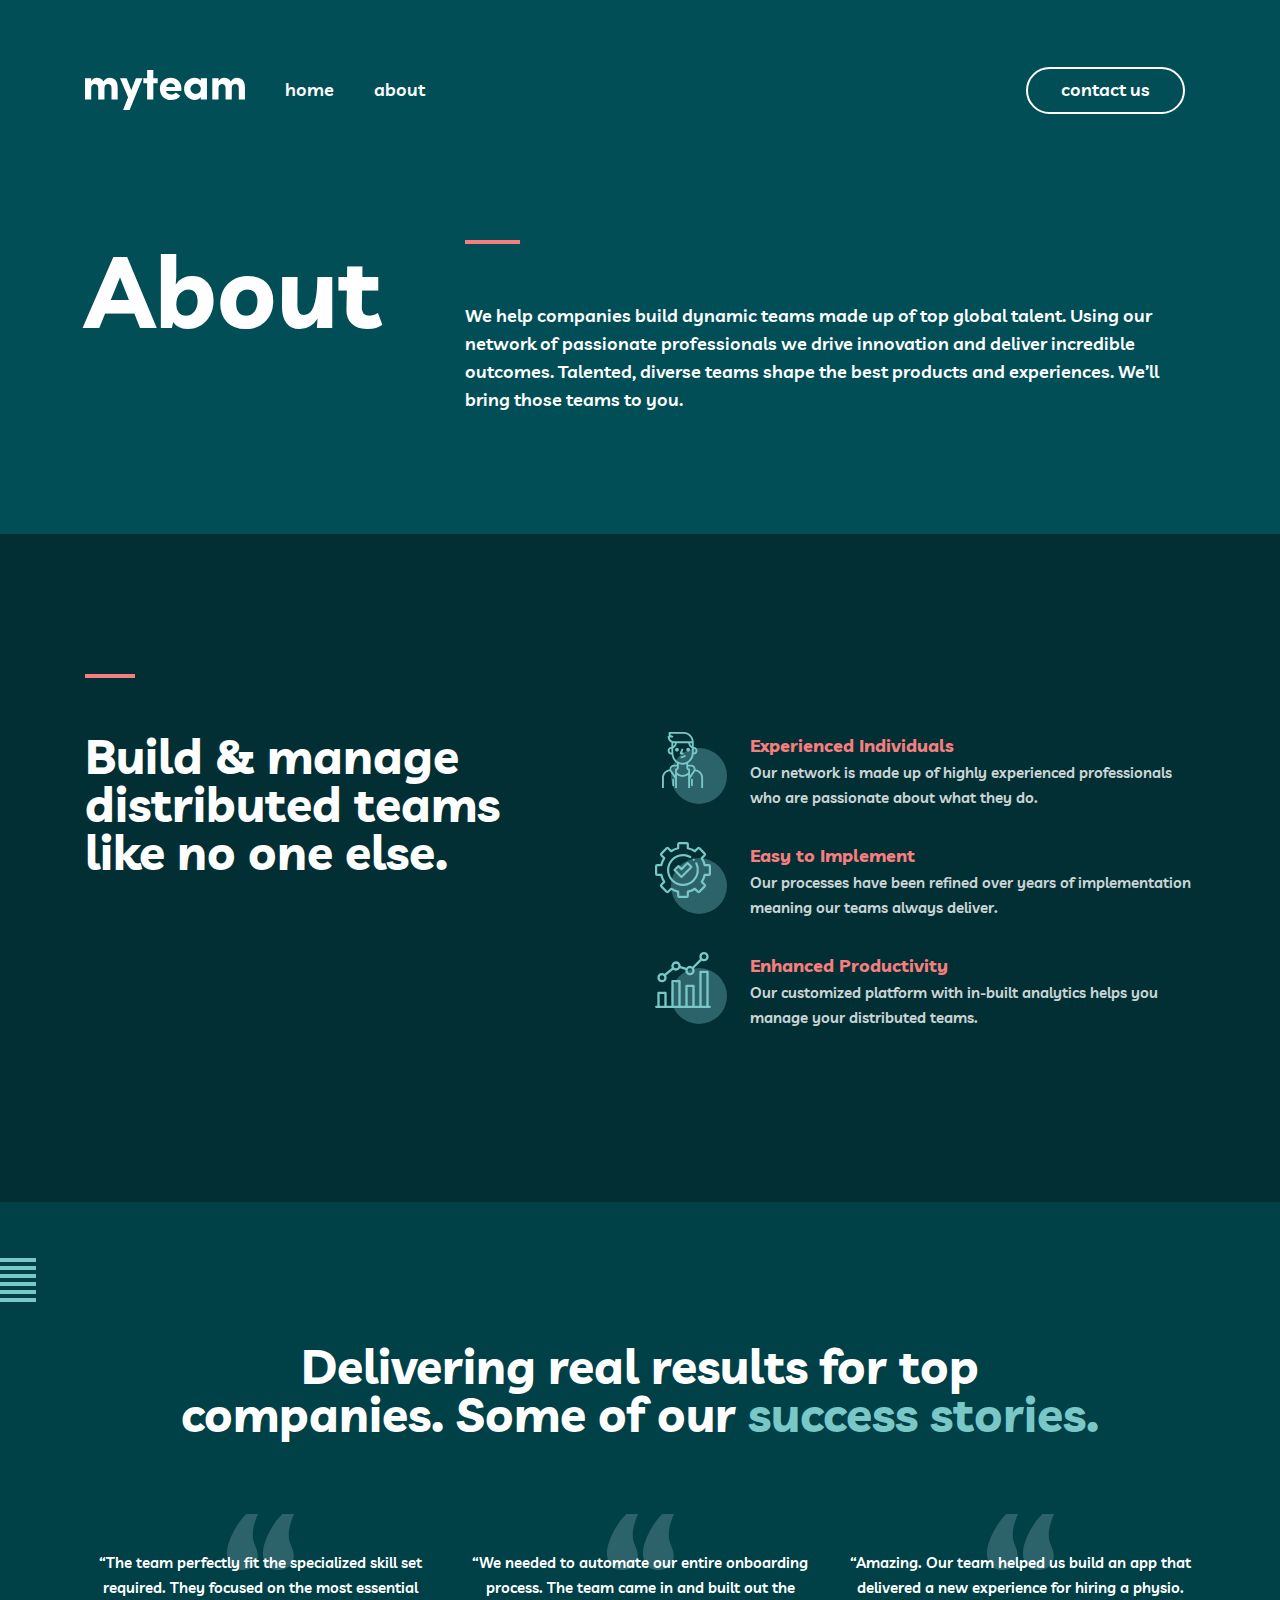
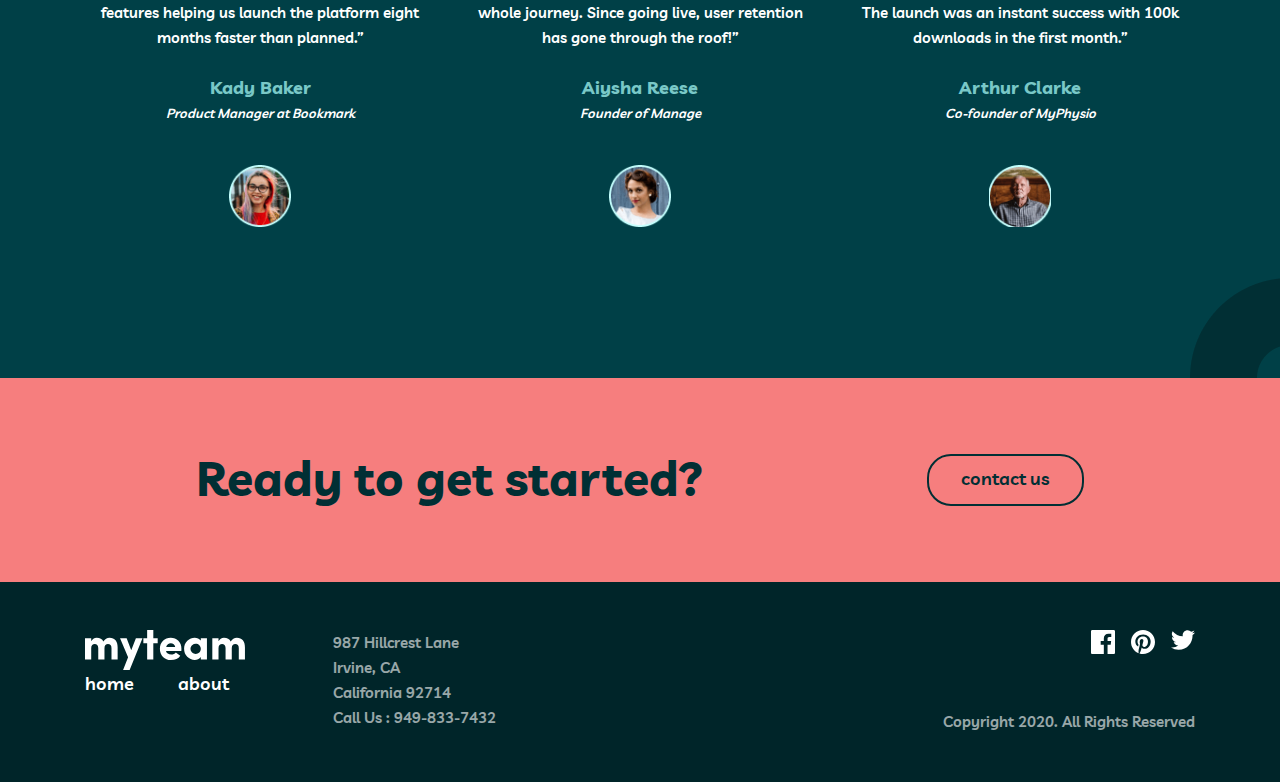
==== about.html @ 30505184 "end home page" ====
<!DOCTYPE html>
<html lang="en">
  <head>
    <meta charset="UTF-8" />
    <meta http-equiv="X-UA-Compatible" content="IE=edge" />
    <meta name="viewport" content="width=device-width, initial-scale=1.0" />
    <title>my team</title>
    <link rel="stylesheet" href="./css/main.css" />
  </head>
  <body>
    <header class="header">
      <div class="container">
        <div class="header__inner">
          <a href="./index.html" class="header__logolink">
            <img
              src="./img/myteam.svg"
              alt="site logo"
              width="160"
              height="40"
              class="header__logo"
            />
            <img
              src="./img/myteam768px.svg"
              alt="site logo"
              width="127"
              height="32"
              class="header__logotablet"
            />
          </a>
          <nav class="header__nav">
            <ul class="header__list">
              <li class="header__item">
                <a href="./index.html" class="header__link">home</a>
              </li>
              <li class="header__item">
                <a href="./index.html" class="header__link">about</a>
              </li>
              <li class="header__item">
                <a href="./index.html" class="header__link header__link--last"
                  >contact us</a
                >
              </li>
            </ul>
          </nav>
          <button class="header__burger">&#9776;</button>
        </div>
      </div>
    </header>
    <main>
      <section class="about">
        <div class="container">
          <div class="about__inner">
            <h1 class="about__title title">
              About
            </h1>
            <div class="about__content">
              <span class="about__span"></span>
              <p class="about__text">
                We help companies build dynamic teams made up of top global talent. Using our network of passionate professionals we drive innovation and deliver incredible outcomes. Talented, diverse teams shape the best products and experiences. We’ll bring those teams to you.
              </p>
            </div>
          </div>
        </div>
      </section>
      <section class="build">
        <div class="container">
          <div class="build__inner inner">
            <div class="inner__left left">
              <span class="left__line"></span>
              <h2 class="left__title">Build & manage distributed teams like no one else.</h2>
            </div>
            <div class="inner__right right">
              <ul class="right__list">
                <li class="right__item">
                  <img class="right__img" src="./img/build1.svg" alt="individual" width="72" height="72">
                  <div class="right__content">
                    <strong class="right__title">Experienced Individuals</strong>
                    <p class="right__text">Our network is made up of highly experienced professionals who are passionate about what they do.</p>
                  </div>
                </li>
                <li class="right__item">
                  <img class="right__img" src="./img/build2.svg" alt="individual" width="72" height="72" >
                  <div class="right__content">
                    <strong class="right__title">Easy to Implement</strong>
                    <p class="right__text">Our processes have been refined over years of implementation meaning our teams always deliver.</p>
                  </div>
                </li>
                <li class="right__item">
                  <img class="right__img" src="./img/build3.svg" alt="individual" width="72" height="72" >
                  <div class="right__content">
                    <strong class="right__title">Enhanced Productivity</strong>
                    <p class="right__text">Our customized platform with in-built analytics helps you manage your distributed teams.</p>
                  </div>
                </li>
              </ul>
            </div>
          </div>
        </div>
      </section>
      <section class="deliver">
        <div class="container">
          <div class="deliver__inner">
            <h2 class="deliver__title ">Delivering real results for top <br> companies. Some of our <span class="deliver__piece">success stories.</span></h2>
            <ul class="deliver__list">
              <li class="deliver__item">
                <p class="deliver__text"> “The team perfectly fit the specialized skill set required. They focused on the most essential features helping us launch the platform eight months faster than planned.”</p>
                <span class="deliver__name">Kady Baker</span>
                <span class="deliver__job">Product Manager at Bookmark</span>
                <img class="deliver__pic" srcset="./img/circle3.png 1x,./img/circle3@2x.png 2x" src="./img/circle3.png" alt="pic of girl" width="62" height="62">
              </li>
              <li class="deliver__item">
                <p class="deliver__text"> “We needed to automate our entire onboarding process. The team came in and built out the whole journey. Since going live, user retention has gone through the roof!”</p>
                <span class="deliver__name">Aiysha Reese</span>
                <span class="deliver__job">Founder of Manage</span>
                <img class="deliver__pic" srcset="./img/circle1.png 1x,./img/circle1@2x.png 2x" src="./img/circle1.png" alt="pic of girl" width="62" height="62">
              </li>
              <li class="deliver__item">
                <p class="deliver__text">“Amazing. Our team helped us build an app that delivered a new experience for hiring a physio. The launch was an instant success with 100k downloads in the first month.”</p>
                <span class="deliver__name">Arthur Clarke</span>
                <span class="deliver__job">Co-founder of MyPhysio</span>
                <img class="deliver__pic" srcset="./img/circle2.png 1x,./img/circle2@2x.png 2x" src="./img/circle2.png" alt="pic of girl" width="62" height="62">
              </li>
            </ul>
          </div>
        </div>
      </section>
      <section class="ready">
        <div class="container">
          <div class="ready__inner">
            <h2 class="ready__title">Ready to get started?</h2>
            <a class="ready__link" href="./index.html">contact us</a>
          </div>
        </div>
      </section>
      <footer class="footer">
        <div class="container">
          <div class="footer__inner">
            <div class="footer__left left">
              <div class="left__links">
                <a class="left__logo" href="./index.html" >
                  <img class="left__img" src="./img/myteam.svg" alt="site logo" width="160" height="40">
                </a>
                <div class="left__bottom bottom">
                  <a href="./index.html" class="bottom__link">home</a>
                  <a href="./index.html" class="bottom__link bottom__link--auto">about</a>
                </div>
              </div>
              <p class="left__text">987  Hillcrest Lane <br> Irvine, CA <br> California 92714 <br> Call Us : 949-833-7432</p>
            </div>
            <div class="footer__right">
              <ul class="footer__list">
                <li class="footer__item app">
                  <a href="https://www.facebook.com" class="app__link">
                    <svg width="24" height="24" fill="none" xmlns="http://www.w3.org/2000/svg"><path d="M22.675 0H1.325C.593 0 0 .593 0 1.325v21.351C0 23.407.593 24 1.325 24H12.82v-9.294H9.692v-3.622h3.128V8.413c0-3.1 1.893-4.788 4.659-4.788 1.325 0 2.463.099 2.795.143v3.24l-1.918.001c-1.504 0-1.795.715-1.795 1.763v2.313h3.587l-.467 3.622h-3.12V24h6.116c.73 0 1.323-.593 1.323-1.325V1.325C24 .593 23.407 0 22.675 0Z" fill="#fff"/></svg>
                  </a>
                </li>
                <li class="footer__item app">
                  <a href="https://www.facebook.com" class="app__link">
                    <svg width="24" height="24" fill="none" xmlns="http://www.w3.org/2000/svg"><path d="M12 0C5.373 0 0 5.372 0 12c0 5.084 3.163 9.426 7.627 11.174-.105-.949-.2-2.405.042-3.441.218-.937 1.407-5.965 1.407-5.965s-.359-.719-.359-1.782c0-1.668.967-2.914 2.171-2.914 1.023 0 1.518.769 1.518 1.69 0 1.029-.655 2.568-.994 3.995-.283 1.194.599 2.169 1.777 2.169 2.133 0 3.772-2.249 3.772-5.495 0-2.873-2.064-4.882-5.012-4.882-3.414 0-5.418 2.561-5.418 5.207 0 1.031.397 2.138.893 2.738a.36.36 0 0 1 .083.345l-.333 1.36c-.053.22-.174.267-.402.161-1.499-.698-2.436-2.889-2.436-4.649 0-3.785 2.75-7.262 7.929-7.262 4.163 0 7.398 2.967 7.398 6.931 0 4.136-2.607 7.464-6.227 7.464-1.216 0-2.359-.631-2.75-1.378l-.748 2.853c-.271 1.043-1.002 2.35-1.492 3.146C9.57 23.812 10.763 24 12 24c6.627 0 12-5.373 12-12 0-6.628-5.373-12-12-12Z" fill="#fff"/></svg>
                  </a>
                </li>
                <li class="footer__item app app--last ">
                  <a href="https://www.facebook.com" class="app__link">
                    <svg width="24" height="20" fill="none" xmlns="http://www.w3.org/2000/svg"><path d="M24 2.557a9.83 9.83 0 0 1-2.828.775A4.932 4.932 0 0 0 23.337.608a9.864 9.864 0 0 1-3.127 1.195A4.916 4.916 0 0 0 16.616.248c-3.179 0-5.515 2.966-4.797 6.045A13.978 13.978 0 0 1 1.671 1.149a4.93 4.93 0 0 0 1.523 6.574 4.903 4.903 0 0 1-2.229-.616c-.054 2.281 1.581 4.415 3.949 4.89a4.935 4.935 0 0 1-2.224.084 4.928 4.928 0 0 0 4.6 3.419A9.9 9.9 0 0 1 0 17.54a13.94 13.94 0 0 0 7.548 2.212c9.142 0 14.307-7.721 13.995-14.646A10.025 10.025 0 0 0 24 2.557Z" fill="#fff"/></svg>
                  </a>
                </li>
              </ul>
              <p class="footer__text">Copyright 2020. All Rights Reserved</p>
            </div>
          </div>
        </div>
      </footer>
    </main>
  </body>
</html>
---- css/main.css ----
@font-face {
  font-family: 'Livvic';
  font-style: normal;
  font-weight: 600;
  src: url("../fonts/livvic-v13-latin-600.woff2") format("woff2"), url("../fonts/livvic-v13-latin-600.woff") format("woff");
}

@font-face {
  font-family: 'Livvic';
  font-style: normal;
  font-weight: 700;
  src: url("../fonts/livvic-v13-latin-700.woff2") format("woff2"), url("../fonts/livvic-v13-latin-700.woff") format("woff");
}

/*! normalize.css v8.0.1 | MIT License | github.com/necolas/normalize.css */
/* Document
   ========================================================================== */
/**
 * 1. Correct the line height in all browsers.
 * 2. Prevent adjustments of font size after orientation changes in iOS.
 */
html {
  line-height: 1.15;
  /* 1 */
  -webkit-text-size-adjust: 100%;
  /* 2 */
}

/* Sections
   ========================================================================== */
/**
 * Remove the margin in all browsers.
 */
body {
  margin: 0;
}

/**
 * Render the `main` element consistently in IE.
 */
main {
  display: block;
}

/**
 * Correct the font size and margin on `h1` elements within `section` and
 * `article` contexts in Chrome, Firefox, and Safari.
 */
h1 {
  font-size: 2em;
  margin: 0.67em 0;
}

/* Grouping content
   ========================================================================== */
/**
 * 1. Add the correct box sizing in Firefox.
 * 2. Show the overflow in Edge and IE.
 */
hr {
  -webkit-box-sizing: content-box;
          box-sizing: content-box;
  /* 1 */
  height: 0;
  /* 1 */
  overflow: visible;
  /* 2 */
}

/**
 * 1. Correct the inheritance and scaling of font size in all browsers.
 * 2. Correct the odd `em` font sizing in all browsers.
 */
pre {
  font-family: monospace, monospace;
  /* 1 */
  font-size: 1em;
  /* 2 */
}

/* Text-level semantics
   ========================================================================== */
/**
 * Remove the gray background on active links in IE 10.
 */
a {
  background-color: transparent;
}

/**
 * 1. Remove the bottom border in Chrome 57-
 * 2. Add the correct text decoration in Chrome, Edge, IE, Opera, and Safari.
 */
abbr[title] {
  border-bottom: none;
  /* 1 */
  text-decoration: underline;
  /* 2 */
  -webkit-text-decoration: underline dotted;
          text-decoration: underline dotted;
  /* 2 */
}

/**
 * Add the correct font weight in Chrome, Edge, and Safari.
 */
b,
strong {
  font-weight: bolder;
}

/**
 * 1. Correct the inheritance and scaling of font size in all browsers.
 * 2. Correct the odd `em` font sizing in all browsers.
 */
code,
kbd,
samp {
  font-family: monospace, monospace;
  /* 1 */
  font-size: 1em;
  /* 2 */
}

/**
 * Add the correct font size in all browsers.
 */
small {
  font-size: 80%;
}

/**
 * Prevent `sub` and `sup` elements from affecting the line height in
 * all browsers.
 */
sub,
sup {
  font-size: 75%;
  line-height: 0;
  position: relative;
  vertical-align: baseline;
}

sub {
  bottom: -0.25em;
}

sup {
  top: -0.5em;
}

/* Embedded content
   ========================================================================== */
/**
 * Remove the border on images inside links in IE 10.
 */
img {
  border-style: none;
}

/* Forms
   ========================================================================== */
/**
 * 1. Change the font styles in all browsers.
 * 2. Remove the margin in Firefox and Safari.
 */
button,
input,
optgroup,
select,
textarea {
  font-family: inherit;
  /* 1 */
  font-size: 100%;
  /* 1 */
  line-height: 1.15;
  /* 1 */
  margin: 0;
  /* 2 */
}

/**
 * Show the overflow in IE.
 * 1. Show the overflow in Edge.
 */
button,
input {
  /* 1 */
  overflow: visible;
}

/**
 * Remove the inheritance of text transform in Edge, Firefox, and IE.
 * 1. Remove the inheritance of text transform in Firefox.
 */
button,
select {
  /* 1 */
  text-transform: none;
}

/**
 * Correct the inability to style clickable types in iOS and Safari.
 */
button,
[type="button"],
[type="reset"],
[type="submit"] {
  -webkit-appearance: button;
}

/**
 * Remove the inner border and padding in Firefox.
 */
button::-moz-focus-inner,
[type="button"]::-moz-focus-inner,
[type="reset"]::-moz-focus-inner,
[type="submit"]::-moz-focus-inner {
  border-style: none;
  padding: 0;
}

/**
 * Restore the focus styles unset by the previous rule.
 */
button:-moz-focusring,
[type="button"]:-moz-focusring,
[type="reset"]:-moz-focusring,
[type="submit"]:-moz-focusring {
  outline: 1px dotted ButtonText;
}

/**
 * Correct the padding in Firefox.
 */
fieldset {
  padding: 0.35em 0.75em 0.625em;
}

/**
 * 1. Correct the text wrapping in Edge and IE.
 * 2. Correct the color inheritance from `fieldset` elements in IE.
 * 3. Remove the padding so developers are not caught out when they zero out
 *    `fieldset` elements in all browsers.
 */
legend {
  -webkit-box-sizing: border-box;
          box-sizing: border-box;
  /* 1 */
  color: inherit;
  /* 2 */
  display: table;
  /* 1 */
  max-width: 100%;
  /* 1 */
  padding: 0;
  /* 3 */
  white-space: normal;
  /* 1 */
}

/**
 * Add the correct vertical alignment in Chrome, Firefox, and Opera.
 */
progress {
  vertical-align: baseline;
}

/**
 * Remove the default vertical scrollbar in IE 10+.
 */
textarea {
  overflow: auto;
}

/**
 * 1. Add the correct box sizing in IE 10.
 * 2. Remove the padding in IE 10.
 */
[type="checkbox"],
[type="radio"] {
  -webkit-box-sizing: border-box;
          box-sizing: border-box;
  /* 1 */
  padding: 0;
  /* 2 */
}

/**
 * Correct the cursor style of increment and decrement buttons in Chrome.
 */
[type="number"]::-webkit-inner-spin-button,
[type="number"]::-webkit-outer-spin-button {
  height: auto;
}

/**
 * 1. Correct the odd appearance in Chrome and Safari.
 * 2. Correct the outline style in Safari.
 */
[type="search"] {
  -webkit-appearance: textfield;
  /* 1 */
  outline-offset: -2px;
  /* 2 */
}

/**
 * Remove the inner padding in Chrome and Safari on macOS.
 */
[type="search"]::-webkit-search-decoration {
  -webkit-appearance: none;
}

/**
 * 1. Correct the inability to style clickable types in iOS and Safari.
 * 2. Change font properties to `inherit` in Safari.
 */
::-webkit-file-upload-button {
  -webkit-appearance: button;
  /* 1 */
  font: inherit;
  /* 2 */
}

/* Interactive
   ========================================================================== */
/*
 * Add the correct display in Edge, IE 10+, and Firefox.
 */
details {
  display: block;
}

/*
 * Add the correct display in all browsers.
 */
summary {
  display: list-item;
}

/* Misc
   ========================================================================== */
/**
 * Add the correct display in IE 10+.
 */
template {
  display: none;
}

/**
 * Add the correct display in IE 10.
 */
[hidden] {
  display: none;
}

html {
  height: 100%;
  scroll-behavior: smooth;
}

*, *::before, *::after {
  -webkit-box-sizing: border-box;
          box-sizing: border-box;
}

body {
  display: -webkit-box;
  display: -ms-flexbox;
  display: flex;
  -webkit-box-orient: vertical;
  -webkit-box-direction: normal;
      -ms-flex-direction: column;
          flex-direction: column;
  height: 100%;
  margin: 0;
  padding: 0;
  font-family: 'Livvic','Arial',san-serif;
}

.main {
  -webkit-box-flex: 1;
      -ms-flex-positive: 1;
          flex-grow: 1;
}

img {
  vertical-align: middle;
  -o-object-fit: cover;
     object-fit: cover;
}

.visually-hidden {
  clip: rect(0 0 0 0);
  -webkit-clip-path: inset(50%);
          clip-path: inset(50%);
  height: 1px;
  overflow: hidden;
  position: absolute;
  white-space: nowrap;
  width: 1px;
}

.container {
  width: 100%;
  max-width: 1150px;
  margin: 0 auto;
  padding: 0 20px;
}

@media only screen and (max-width: 768px) {
  .container {
    padding: 0 39px;
  }
}

@media only screen and (max-width: 576px) {
  .container {
    padding: 0 24px;
  }
}

.header {
  padding-top: 70px;
  padding-bottom: 10px;
  background-color: #014E56;
}

.header__inner {
  display: -webkit-box;
  display: -ms-flexbox;
  display: flex;
  -webkit-box-align: center;
      -ms-flex-align: center;
          align-items: center;
}

.header__logo {
  width: 160px;
  height: 40px;
}

.header__logotablet {
  display: none;
  width: 127px;
  height: 32px;
}

.header__nav {
  margin-left: 40px;
  width: 100%;
  max-width: 900px;
}

.header__list {
  display: -webkit-box;
  display: -ms-flexbox;
  display: flex;
  margin: 0;
  padding: 0;
  list-style-type: none;
  max-width: 100%;
}

.header__item {
  margin-left: 40px;
}

.header__item:nth-child(1) {
  margin: 0;
}

.header__item:nth-child(3) {
  margin-left: auto;
}

.header__link {
  font-weight: 600;
  font-size: 18px;
  line-height: 28px;
  color: #FFFFFF;
  text-decoration: none;
}

.header__link--last {
  padding: 9px 33px 11px;
  border: 2px solid #FFFFFF;
  border-radius: 24px;
}

.header__link:hover {
  color: #F67E7E;
}

.header__link--last:hover {
  color: #002529;
  background: #FFFFFF;
}

.header__burger {
  border: none;
  background: none;
  font-size: 24px;
  color: #fff;
  display: none;
}

@media only screen and (max-width: 768px) {
  .header__link--last {
    margin-left: auto;
  }
  .header {
    padding-top: 72px;
  }
  .header__inner {
    -webkit-box-align: center;
        -ms-flex-align: center;
            align-items: center;
  }
  .header__item {
    margin: 0;
  }
  .header__item:nth-child(2) {
    margin-left: 40px;
  }
  .header__logo {
    display: none;
  }
  .header__logotablet {
    display: block;
  }
}

@media only screen and (max-width: 576px) {
  .header__nav {
    display: none;
  }
  .header__burger {
    display: inline-block;
    margin-left: auto;
  }
}

@media only screen and (max-width: 375px) {
  .header__burger {
    margin-left: 130px;
  }
}

.hero {
  position: relative;
  background-color: #014E56;
  padding-top: 120px;
  padding-bottom: 250px;
  background-image: url("../../img/herobg1.png"), url("../../img/herobg.png");
  background-repeat: no-repeat;
  background-size: 200px 200px,358px 100px;
  background-position: left calc(50% - 758px) top 125px, calc(50% + 380px) bottom;
}

.hero__inner {
  display: -webkit-box;
  display: -ms-flexbox;
  display: flex;
  -webkit-box-pack: justify;
      -ms-flex-pack: justify;
          justify-content: space-between;
}

.title {
  margin: 0;
  font-weight: 700;
  font-size: 100px;
  line-height: 100px;
  color: #FFFFFF;
}

.title__piece {
  font-weight: 700;
  font-size: 100px;
  line-height: 100px;
  color: #F67E7E;
}

.hero__content {
  width: 100%;
  max-width: 445px;
}

.hero__span {
  display: inline-block;
  margin-bottom: 55px;
  width: 55px;
  height: 4px;
  background-color: #79C8C7;
}

.hero__text {
  margin: 0;
  font-weight: 600;
  font-size: 18px;
  line-height: 28px;
  color: #FFFFFF;
}

@media only screen and (max-width: 768px) {
  .hero {
    padding-top: 122px;
    background-image: url(../../img/herobg.png);
    background-repeat: no-repeat;
    background-position: calc(50%) bottom;
    background-size: 358px 100px;
  }
  .hero::after {
    bottom: 0;
    left: calc(50% - 175px);
  }
  .hero__inner {
    -webkit-box-orient: vertical;
    -webkit-box-direction: normal;
        -ms-flex-direction: column;
            flex-direction: column;
    -webkit-box-align: center;
        -ms-flex-align: center;
            align-items: center;
  }
  .hero__span {
    display: none;
  }
  .title {
    width: 100%;
    margin-bottom: 24px;
    text-align: center;
    font-size: 64px;
    line-height: 56px;
  }
  .title__piece {
    font-size: 64px;
    line-height: 56px;
  }
  .hero__content {
    width: 100%;
    max-width: 457px;
  }
  .hero__text {
    font-size: 15px;
    line-height: 28px;
    text-align: center;
  }
}

@media only screen and (max-width: 576px) {
  .hero__inner {
    padding: 0;
    margin: 0 auto;
    width: 100%;
    max-width: 327px;
  }
  .title {
    font-size: 40px;
    line-height: 40px;
  }
  .title__piece {
    font-size: 40px;
    line-height: 40px;
  }
  .hero__text {
    font-size: 15px;
    line-height: 28px;
  }
}

@media only screen and (max-width: 375px) {
  .hero__inner {
    padding: 0;
    margin: 0 auto;
    width: 327px;
  }
  .hero::after {
    display: block;
    width: 358px;
    height: 100px;
    position: absolute;
    bottom: 0;
    left: calc(50% - 180px);
    background-image: url("../../img/herobg.png");
    background-repeat: no-repeat;
    background-size: 358px 100px;
    content: "";
  }
}

.about {
  background-color: #014E56;
  padding-top: 120px;
  padding-bottom: 120px;
}

.about__inner {
  display: -webkit-box;
  display: -ms-flexbox;
  display: flex;
  -webkit-box-pack: justify;
      -ms-flex-pack: justify;
          justify-content: space-between;
}

.title {
  margin: 0;
  font-weight: 700;
  font-size: 100px;
  line-height: 100px;
  color: #FFFFFF;
}

.about__content {
  width: 100%;
  max-width: 730px;
}

.about__span {
  display: inline-block;
  margin-bottom: 55px;
  width: 55px;
  height: 4px;
  background: #F67E7E;
}

.about__text {
  margin: 0;
  font-weight: 600;
  font-size: 18px;
  line-height: 28px;
  color: #FFFFFF;
}

.build {
  background-color: #012F34;
  padding: 140px 0;
  background-image: url(../../img/buildbg.png);
  background-repeat: no-repeat;
  background-size: 200px 244px;
  background-position: left calc(50% + 750px) bottom;
}

.inner {
  display: -webkit-box;
  display: -ms-flexbox;
  display: flex;
}

.inner__left {
  width: 445px;
  display: -webkit-box;
  display: -ms-flexbox;
  display: flex;
  -webkit-box-orient: vertical;
  -webkit-box-direction: normal;
      -ms-flex-direction: column;
          flex-direction: column;
}

.left__line {
  display: block;
  width: 50px;
  height: 4px;
  margin-bottom: 54px;
  background-color: #F67E7E;
}

.left__title {
  margin: 0;
  font-weight: 700;
  font-size: 48px;
  line-height: 48px;
  color: #FFFFFF;
}

.right {
  margin-top: 58px;
  margin-left: auto;
}

.right__list {
  margin: 0;
  padding: 0;
  list-style: none;
}

.right__item {
  display: -webkit-box;
  display: -ms-flexbox;
  display: flex;
  margin: 0;
  padding: 0;
}

.right__content {
  width: 445px;
  margin-bottom: 32px;
}

.right__img {
  margin-right: 23px;
}

.right__title {
  margin: 0;
  font-weight: 700;
  font-size: 18px;
  line-height: 28px;
  color: #F67E7E;
}

.right__text {
  margin: 0;
  font-weight: 600;
  font-size: 15px;
  line-height: 25px;
  color: #FFFFFF;
  opacity: 0.8;
}

@media only screen and (max-width: 768px) {
  .build {
    background-image: url(../../img/buildbg.png);
    background-repeat: no-repeat;
    background-size: 200px 244px;
    background-position: calc(50% + 380px) top;
  }
  .inner {
    -webkit-box-orient: vertical;
    -webkit-box-direction: normal;
        -ms-flex-direction: column;
            flex-direction: column;
    padding-left: 68px;
  }
  .right {
    margin: 0;
  }
  .left__title {
    margin: 0;
    margin-bottom: 64px;
    font-size: 32px;
    line-height: 32px;
  }
}

@media only screen and (max-width: 576px) {
  .build {
    background-image: url(../../img/buildbg.png);
    background-repeat: no-repeat;
    background-size: 200px 244px;
    background-position: calc(50% + 288px) top;
  }
  .inner {
    width: 100%;
    max-width: 375px;
    -webkit-box-orient: vertical;
    -webkit-box-direction: normal;
        -ms-flex-direction: column;
            flex-direction: column;
    margin: 0 auto;
    padding-left: 0px;
  }
  .inner__left {
    width: 100%;
    max-width: 240px;
  }
  .right__item {
    -webkit-box-orient: vertical;
    -webkit-box-direction: normal;
        -ms-flex-direction: column;
            flex-direction: column;
    -webkit-box-align: center;
        -ms-flex-align: center;
            align-items: center;
    padding: 0;
  }
  .right__content {
    text-align: center;
    width: 100%;
    max-width: 327px;
  }
  .right {
    margin: 0;
  }
  .right__img {
    margin: 0;
  }
  .left__title {
    margin: 0;
    margin-bottom: 56px;
    font-size: 32px;
    line-height: 32px;
  }
}

.deliver {
  background-color: #004047;
  padding-top: 140px;
  padding-bottom: 151px;
  background-image: url(../../img/delivertopbg.png), url(../img/deliverbottombg.png);
  background-repeat: no-repeat;
  background-size: 147px 100px , 200px 100px;
  background-position: calc(50% - 678px) top, calc(50% + 650px) bottom;
}

.deliver__title {
  margin: 0px;
  margin-bottom: 56px;
  font-weight: 700;
  font-size: 48px;
  line-height: 48px;
  text-align: center;
  color: #FFFFFF;
}

.deliver__piece {
  font-weight: 700;
  font-size: 48px;
  line-height: 48px;
  color: #79C8C7;
}

.deliver__list {
  display: -webkit-box;
  display: -ms-flexbox;
  display: flex;
  -webkit-box-pack: justify;
      -ms-flex-pack: justify;
          justify-content: space-between;
  margin: 0;
  padding: 0;
  list-style: none;
}

.deliver__item {
  width: 100%;
  padding-top: 56px;
  max-width: 350px;
  text-align: center;
  background-image: url("../img/hangou.png");
  background-repeat: no-repeat;
  background-size: 67px 56px;
  background-position: center top 20px;
}

.deliver__text {
  margin: 0;
  margin-bottom: 24px;
  font-weight: 600;
  font-size: 15px;
  line-height: 25px;
  text-align: center;
  color: #FFFFFF;
}

.deliver__name {
  display: block;
  margin-bottom: 2px;
  font-weight: 700;
  font-size: 18px;
  line-height: 28px;
  text-align: center;
  color: #79C8C7;
}

.deliver__job {
  display: block;
  margin-bottom: 43px;
  font-family: 'Livvic';
  font-style: italic;
  font-size: 13px;
  line-height: 18px;
  text-align: center;
  color: #FFFFFF;
}

@media only screen and (max-width: 768px) {
  .deliver {
    background-color: #004047;
    padding-top: 140px;
    padding-bottom: 151px;
    background-image: url(../../img/delivertopbg.png), url(../../img/deliverbottombg.png);
    background-repeat: no-repeat;
    background-size: 147px 100px , 200px 100px;
    background-position: calc(50% - 307px) top, calc(50% + 289px) bottom;
  }
  .deliver__inner {
    margin: 0 auto;
  }
  .deliver__list {
    -webkit-box-orient: vertical;
    -webkit-box-direction: normal;
        -ms-flex-direction: column;
            flex-direction: column;
    -webkit-box-align: center;
        -ms-flex-align: center;
            align-items: center;
  }
  .deliver__title {
    margin: 0 auto;
    margin-bottom: 48px;
    text-align: center;
    font-size: 32px;
    line-height: 32px;
    width: 100%;
    max-width: 490px;
  }
  .deliver__piece {
    font-size: 32px;
    line-height: 32px;
  }
  .deliver__item {
    width: 100%;
    max-width: 573px;
    margin-bottom: 48px;
  }
}

@media only screen and (max-width: 576px) {
  .deliver {
    background-color: #004047;
    padding-top: 140px;
    padding-bottom: 151px;
    background-image: url(../../img/delivertopbg.png), url(../../img/deliverbottombg.png);
    background-repeat: no-repeat;
    background-size: 147px 100px , 200px 100px;
    background-position: calc(50% - 214px) top, calc(50% + 190px) bottom;
  }
  .deliver__inner {
    margin: 0 auto;
  }
  .deliver__list {
    -webkit-box-orient: vertical;
    -webkit-box-direction: normal;
        -ms-flex-direction: column;
            flex-direction: column;
    -webkit-box-align: center;
        -ms-flex-align: center;
            align-items: center;
  }
  .deliver__title {
    margin: 0 auto;
    margin-bottom: 48px;
    text-align: center;
    font-size: 32px;
    line-height: 32px;
    width: 100%;
    max-width: 327px;
  }
  .deliver__piece {
    font-size: 32px;
    line-height: 32px;
  }
  .deliver__item {
    width: 100%;
    max-width: 327px;
  }
  .deliver__text {
    margin-bottom: 16px;
  }
  .deliver__job {
    margin-bottom: 16px;
  }
}

.ready {
  background-color: #F67E7E;
  padding: 76px 0;
}

.ready__inner {
  display: -webkit-box;
  display: -ms-flexbox;
  display: flex;
  -ms-flex-pack: distribute;
      justify-content: space-around;
}

.ready__title {
  margin: 0;
  font-weight: 700;
  font-size: 48px;
  line-height: 48px;
  color: #012F34;
}

.ready__link {
  padding: 9px 32px 11px 32px;
  font-weight: 600;
  font-size: 18px;
  line-height: 28px;
  color: #012F34;
  border: 2px solid #012F34;
  border-radius: 24px;
  text-decoration: none;
}

@media only screen and (max-width: 768px) {
  .ready__title {
    font-weight: 700;
    font-size: 32px;
    line-height: 32px;
    color: #012F34;
  }
  .ready__link {
    font-size: 18px;
    line-height: 28px;
  }
}

@media only screen and (max-width: 576px) {
  .ready__inner {
    width: 100%;
    max-width: 327px;
    -webkit-box-orient: vertical;
    -webkit-box-direction: normal;
        -ms-flex-direction: column;
            flex-direction: column;
    margin: 0 auto;
  }
  .ready__title {
    text-align: center;
    margin-bottom: 24px;
  }
  .ready__link {
    margin: 0 auto;
    width: 160px;
  }
}

.footer {
  background-color: #002529;
  padding: 48px 0;
}

.footer__inner {
  display: -webkit-box;
  display: -ms-flexbox;
  display: flex;
  -webkit-box-pack: justify;
      -ms-flex-pack: justify;
          justify-content: space-between;
}

.footer__left {
  display: -webkit-box;
  display: -ms-flexbox;
  display: flex;
  width: 100%;
  max-width: 448px;
}

.left__logo {
  margin-bottom: 25px;
}

.bottom__link {
  font-weight: 600;
  font-size: 18px;
  line-height: 28px;
  color: #FFFFFF;
  text-decoration: none;
}

.bottom__link:hover {
  color: #F67E7E;
}

.bottom__link--auto {
  margin-left: 40px;
}

.left__text {
  width: 100%;
  max-width: 200px;
  margin: 0;
  margin-left: auto;
  font-weight: 600;
  font-size: 15px;
  line-height: 25px;
  color: #FFFFFF;
  opacity: 0.6;
}

.footer__list {
  display: -webkit-box;
  display: -ms-flexbox;
  display: flex;
  -webkit-box-pack: end;
      -ms-flex-pack: end;
          justify-content: flex-end;
  margin: 0px;
  margin-bottom: 51px;
  padding: 0px;
  list-style: none;
}

.app {
  margin-right: 16px;
}

.app--last {
  margin: 0;
}

.footer__text {
  margin: 0;
  font-weight: 600;
  font-size: 15px;
  line-height: 25px;
  text-align: right;
  color: #FFFFFF;
  opacity: 0.6;
}

@media only screen and (max-width: 768px) {
  .footer__inner {
    -webkit-box-orient: vertical;
    -webkit-box-direction: normal;
        -ms-flex-direction: column;
            flex-direction: column;
  }
  .footer__left {
    max-width: 680px;
    margin-bottom: 35px;
  }
  .footer__right {
    display: -webkit-box;
    display: -ms-flexbox;
    display: flex;
  }
  .footer__text {
    margin-left: auto;
  }
}

@media only screen and (max-width: 576px) {
  .footer__inner {
    margin: 0 auto;
    -webkit-box-orient: vertical;
    -webkit-box-direction: normal;
        -ms-flex-direction: column;
            flex-direction: column;
    -webkit-box-align: center;
        -ms-flex-align: center;
            align-items: center;
    max-width: 327px;
  }
  .footer__left {
    -webkit-box-orient: vertical;
    -webkit-box-direction: normal;
        -ms-flex-direction: column;
            flex-direction: column;
    -webkit-box-align: center;
        -ms-flex-align: center;
            align-items: center;
  }
  .left__links {
    text-align: center;
  }
  .left__text {
    text-align: center;
    margin: 0 auto;
  }
  .footer__right {
    -webkit-box-orient: vertical;
    -webkit-box-direction: normal;
        -ms-flex-direction: column;
            flex-direction: column;
    margin: 0 auto;
  }
  .left__img {
    margin-bottom: 24px;
  }
  .left__text {
    margin: 0;
    margin-top: 24px;
  }
  .footer__list {
    margin: 0 auto;
    margin-bottom: 16px;
  }
  .footer__text {
    margin: 0;
  }
}
/*# sourceMappingURL=main.css.map */
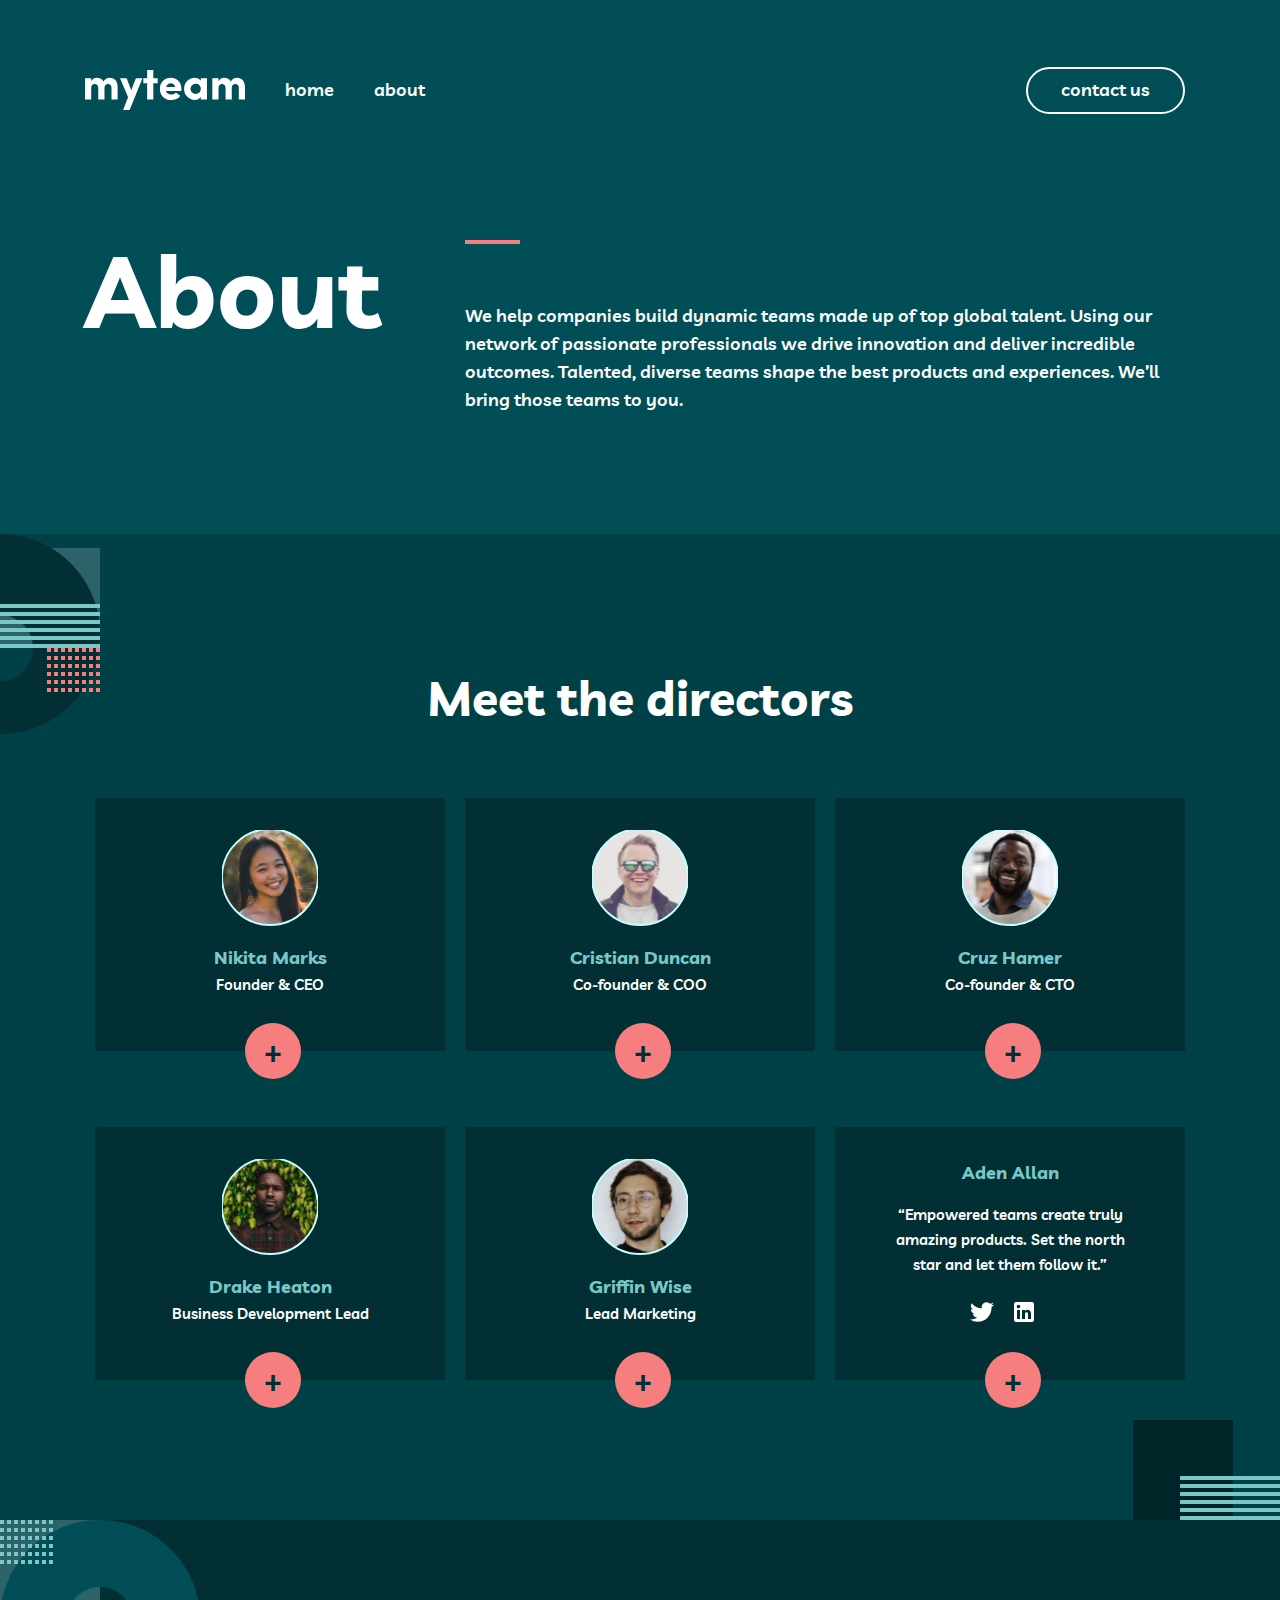
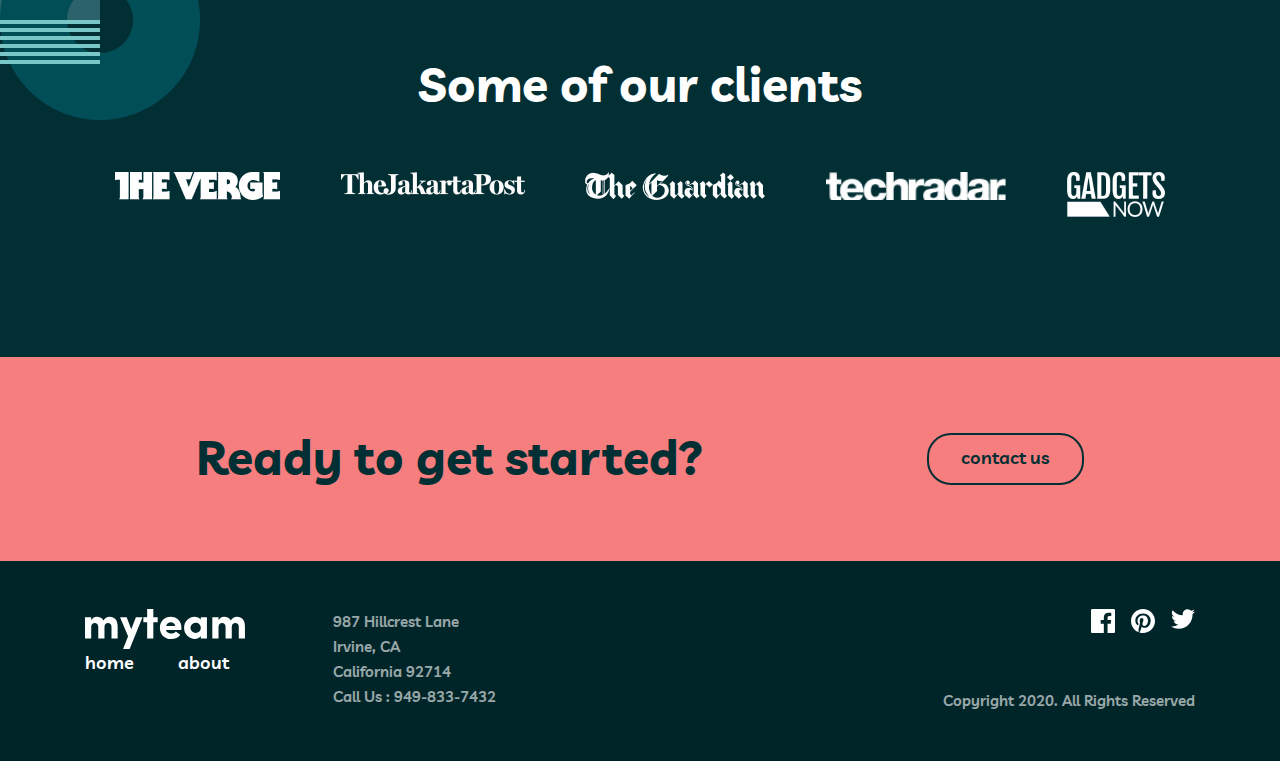
==== commit f99582f8: "end last hometask" ====
--- a/about.html
+++ b/about.html
@@ -50,9 +50,9 @@
       <section class="about">
         <div class="container">
           <div class="about__inner">
-            <h1 class="about__title title">
+            <h2 class="about__title title">
               About
-            </h1>
+            </h2>
             <div class="about__content">
               <span class="about__span"></span>
               <p class="about__text">
@@ -62,68 +62,129 @@
           </div>
         </div>
       </section>
-      <section class="build">
-        <div class="container">
-          <div class="build__inner inner">
-            <div class="inner__left left">
-              <span class="left__line"></span>
-              <h2 class="left__title">Build & manage distributed teams like no one else.</h2>
-            </div>
-            <div class="inner__right right">
-              <ul class="right__list">
-                <li class="right__item">
-                  <img class="right__img" src="./img/build1.svg" alt="individual" width="72" height="72">
-                  <div class="right__content">
-                    <strong class="right__title">Experienced Individuals</strong>
-                    <p class="right__text">Our network is made up of highly experienced professionals who are passionate about what they do.</p>
-                  </div>
-                </li>
-                <li class="right__item">
-                  <img class="right__img" src="./img/build2.svg" alt="individual" width="72" height="72" >
-                  <div class="right__content">
-                    <strong class="right__title">Easy to Implement</strong>
-                    <p class="right__text">Our processes have been refined over years of implementation meaning our teams always deliver.</p>
-                  </div>
-                </li>
-                <li class="right__item">
-                  <img class="right__img" src="./img/build3.svg" alt="individual" width="72" height="72" >
-                  <div class="right__content">
-                    <strong class="right__title">Enhanced Productivity</strong>
-                    <p class="right__text">Our customized platform with in-built analytics helps you manage your distributed teams.</p>
-                  </div>
-                </li>
-              </ul>
-            </div>
-          </div>
-        </div>
-      </section>
-      <section class="deliver">
-        <div class="container">
-          <div class="deliver__inner">
-            <h2 class="deliver__title ">Delivering real results for top <br> companies. Some of our <span class="deliver__piece">success stories.</span></h2>
-            <ul class="deliver__list">
-              <li class="deliver__item">
-                <p class="deliver__text"> “The team perfectly fit the specialized skill set required. They focused on the most essential features helping us launch the platform eight months faster than planned.”</p>
-                <span class="deliver__name">Kady Baker</span>
-                <span class="deliver__job">Product Manager at Bookmark</span>
-                <img class="deliver__pic" srcset="./img/circle3.png 1x,./img/circle3@2x.png 2x" src="./img/circle3.png" alt="pic of girl" width="62" height="62">
-              </li>
-              <li class="deliver__item">
-                <p class="deliver__text"> “We needed to automate our entire onboarding process. The team came in and built out the whole journey. Since going live, user retention has gone through the roof!”</p>
-                <span class="deliver__name">Aiysha Reese</span>
-                <span class="deliver__job">Founder of Manage</span>
-                <img class="deliver__pic" srcset="./img/circle1.png 1x,./img/circle1@2x.png 2x" src="./img/circle1.png" alt="pic of girl" width="62" height="62">
-              </li>
-              <li class="deliver__item">
-                <p class="deliver__text">“Amazing. Our team helped us build an app that delivered a new experience for hiring a physio. The launch was an instant success with 100k downloads in the first month.”</p>
-                <span class="deliver__name">Arthur Clarke</span>
-                <span class="deliver__job">Co-founder of MyPhysio</span>
-                <img class="deliver__pic" srcset="./img/circle2.png 1x,./img/circle2@2x.png 2x" src="./img/circle2.png" alt="pic of girl" width="62" height="62">
+
+      <section class="directors">
+        <div class="container">
+          <div class="directors__inner">
+            <h2 class="directors__title">Meet the directors</h2>
+            <ul class="directors__list">
+              <li class="directors__item">
+                <img src="./img/pic1.svg" alt="Nikita Marks" class="directors__img" width="96" height="96">
+                <p class="directors__name">Nikita Marks</p>
+                <p class="directors__job">Founder & CEO</p>
+                <button type="button" class="directors__button">+</button>
+              </li>
+              <li class="directors__item">
+                <img src="./img/pic2.svg" alt="Cristian Duncan" class="directors__img" width="96" height="96">
+                <p class="directors__name">Cristian Duncan</p>
+                <p class="directors__job">Co-founder & COO</p>
+                <button type="button" class="directors__button">+</button>
+              </li>
+              <li class="directors__item">
+                <img src="./img/pic3.svg" alt="Cruz Hamer" class="directors__img" width="96" height="96">
+                <p class="directors__name">Cruz Hamer</p>
+                <p class="directors__job">Co-founder & CTO</p>
+                <button type="button" class="directors__button">+</button>
+              </li>
+              <li class="directors__item">
+                <img src="./img/pic4.svg" alt="Drake Heaton" class="directors__img" width="96" height="96">
+                <p class="directors__name">Drake Heaton</p>
+                <p class="directors__job">Business Development Lead</p>
+                <button type="button" class="directors__button">+</button>
+              </li>
+              <li class="directors__item">
+                <img src="./img/pic5.svg" alt="Griffin Wise" class="directors__img" width="96" height="96">
+                <p class="directors__name">Griffin Wise</p>
+                <p class="directors__job">Lead Marketing</p>
+                <button type="button" class="directors__button">+</button>
+              </li>
+              <li class="directors__item">
+                <p class="directors__name">Aden Allan</p>
+                <p class="directors__about">
+                  “Empowered teams create truly amazing products. Set the north star and let them follow it.”
+                </p>
+                <button type="button" class="directors__button">+</button>
+
+                <a href="https://twitter.com/?lang=ru" class="directors__connector">
+                  <img src="./img/twitter-logo.svg" alt="twitter" class="directors__site">
+                </a>
+                <a href="https://telegram.com/?lang=ru" class="directors__connector">
+                  <img src="./img/Shape.svg" alt="in" class="directors__site">
+                </a>
               </li>
             </ul>
           </div>
         </div>
       </section>
+
+      <section class="client">
+        <div class="container client__inner">
+          <h2 class="client__title">Some of our clients</h2>
+          <ul class="client__list">
+            <li class="client__item">
+              <picture>
+                <!-- webp -->
+                <source type="image/webp"  srcset="./img/verge.webp 1x , ./img/verge@2x.webp 2x" >
+                <img 
+                 src="./img/verge.png"
+                 srcset="./img/verge.png 1x , ./img/verge@2x.png 2x" 
+                 alt="logo"
+                 width="165"
+                 height="28">
+              </picture>
+            </li>
+            <li class="client__item">
+              <picture>
+                <!-- webp -->
+                <source type="image/webp"  srcset="./img/jakarta.webp 1x , ./img/jakarta@2x.webp 2x" >
+                <img 
+                 src="./img/jakarta.png"
+                 srcset="./img/jakarta.png 1x , ./img/jakarta@2x.png 2x" 
+                 alt="logo"
+                 width="184"
+                 height="23">
+              </picture>
+            </li>
+            <li class="client__item">
+              <picture>
+                <!-- webp -->
+                <source type="image/webp"  srcset="./img/guardian.webp 1x , ./img/guardian@2x.webp 2x" >
+                <img 
+                 src="./img/guardian.png"
+                 srcset="./img/guardian.png 1x , ./img/guardian@2x.png 2x" 
+                 alt="logo"
+                 width="180"
+                 height="28">
+              </picture>
+            </li>
+            <li class="client__item">
+              <picture>
+                <!-- webp -->
+                <source type="image/webp"  srcset="./img/techradar.webp 1x , ./img/techradar@2x.webp 2x" >
+                <img 
+                 src="./img/techradar.png"
+                 srcset="./img/techradar.png 1x , ./img/techradar2x.png 2x" 
+                 alt="logo"
+                 width="180"
+                 height="28">
+              </picture>
+            </li>
+            <li class="client__item">
+              <picture class="client__picture">
+                <!-- webp -->
+                <source type="image/webp"  srcset="./img/gadgets.webp 1x, ./img/gadgets@2x.webp 2x" >
+                <img  
+                 src="./img/gadgets.png"
+                 srcset="./img/adgets.png 1x , ./img/gadgets@2x.png 2x" 
+                 alt="logo"
+                 width="98"
+                 height="45">
+              </picture>
+            </li>
+          </ul>
+        </div>
+      </section>
+     
       <section class="ready">
         <div class="container">
           <div class="ready__inner">
@@ -142,7 +203,7 @@
                 </a>
                 <div class="left__bottom bottom">
                   <a href="./index.html" class="bottom__link">home</a>
-                  <a href="./index.html" class="bottom__link bottom__link--auto">about</a>
+                  <a href="./about.html" class="bottom__link bottom__link--auto">about</a>
                 </div>
               </div>
               <p class="left__text">987  Hillcrest Lane <br> Irvine, CA <br> California 92714 <br> Call Us : 949-833-7432</p>
--- a/css/main.css
+++ b/css/main.css
@@ -1,1291 +1,2 @@
-@font-face {
-  font-family: 'Livvic';
-  font-style: normal;
-  font-weight: 600;
-  src: url("../fonts/livvic-v13-latin-600.woff2") format("woff2"), url("../fonts/livvic-v13-latin-600.woff") format("woff");
-}
-
-@font-face {
-  font-family: 'Livvic';
-  font-style: normal;
-  font-weight: 700;
-  src: url("../fonts/livvic-v13-latin-700.woff2") format("woff2"), url("../fonts/livvic-v13-latin-700.woff") format("woff");
-}
-
-/*! normalize.css v8.0.1 | MIT License | github.com/necolas/normalize.css */
-/* Document
-   ========================================================================== */
-/**
- * 1. Correct the line height in all browsers.
- * 2. Prevent adjustments of font size after orientation changes in iOS.
- */
-html {
-  line-height: 1.15;
-  /* 1 */
-  -webkit-text-size-adjust: 100%;
-  /* 2 */
-}
-
-/* Sections
-   ========================================================================== */
-/**
- * Remove the margin in all browsers.
- */
-body {
-  margin: 0;
-}
-
-/**
- * Render the `main` element consistently in IE.
- */
-main {
-  display: block;
-}
-
-/**
- * Correct the font size and margin on `h1` elements within `section` and
- * `article` contexts in Chrome, Firefox, and Safari.
- */
-h1 {
-  font-size: 2em;
-  margin: 0.67em 0;
-}
-
-/* Grouping content
-   ========================================================================== */
-/**
- * 1. Add the correct box sizing in Firefox.
- * 2. Show the overflow in Edge and IE.
- */
-hr {
-  -webkit-box-sizing: content-box;
-          box-sizing: content-box;
-  /* 1 */
-  height: 0;
-  /* 1 */
-  overflow: visible;
-  /* 2 */
-}
-
-/**
- * 1. Correct the inheritance and scaling of font size in all browsers.
- * 2. Correct the odd `em` font sizing in all browsers.
- */
-pre {
-  font-family: monospace, monospace;
-  /* 1 */
-  font-size: 1em;
-  /* 2 */
-}
-
-/* Text-level semantics
-   ========================================================================== */
-/**
- * Remove the gray background on active links in IE 10.
- */
-a {
-  background-color: transparent;
-}
-
-/**
- * 1. Remove the bottom border in Chrome 57-
- * 2. Add the correct text decoration in Chrome, Edge, IE, Opera, and Safari.
- */
-abbr[title] {
-  border-bottom: none;
-  /* 1 */
-  text-decoration: underline;
-  /* 2 */
-  -webkit-text-decoration: underline dotted;
-          text-decoration: underline dotted;
-  /* 2 */
-}
-
-/**
- * Add the correct font weight in Chrome, Edge, and Safari.
- */
-b,
-strong {
-  font-weight: bolder;
-}
-
-/**
- * 1. Correct the inheritance and scaling of font size in all browsers.
- * 2. Correct the odd `em` font sizing in all browsers.
- */
-code,
-kbd,
-samp {
-  font-family: monospace, monospace;
-  /* 1 */
-  font-size: 1em;
-  /* 2 */
-}
-
-/**
- * Add the correct font size in all browsers.
- */
-small {
-  font-size: 80%;
-}
-
-/**
- * Prevent `sub` and `sup` elements from affecting the line height in
- * all browsers.
- */
-sub,
-sup {
-  font-size: 75%;
-  line-height: 0;
-  position: relative;
-  vertical-align: baseline;
-}
-
-sub {
-  bottom: -0.25em;
-}
-
-sup {
-  top: -0.5em;
-}
-
-/* Embedded content
-   ========================================================================== */
-/**
- * Remove the border on images inside links in IE 10.
- */
-img {
-  border-style: none;
-}
-
-/* Forms
-   ========================================================================== */
-/**
- * 1. Change the font styles in all browsers.
- * 2. Remove the margin in Firefox and Safari.
- */
-button,
-input,
-optgroup,
-select,
-textarea {
-  font-family: inherit;
-  /* 1 */
-  font-size: 100%;
-  /* 1 */
-  line-height: 1.15;
-  /* 1 */
-  margin: 0;
-  /* 2 */
-}
-
-/**
- * Show the overflow in IE.
- * 1. Show the overflow in Edge.
- */
-button,
-input {
-  /* 1 */
-  overflow: visible;
-}
-
-/**
- * Remove the inheritance of text transform in Edge, Firefox, and IE.
- * 1. Remove the inheritance of text transform in Firefox.
- */
-button,
-select {
-  /* 1 */
-  text-transform: none;
-}
-
-/**
- * Correct the inability to style clickable types in iOS and Safari.
- */
-button,
-[type="button"],
-[type="reset"],
-[type="submit"] {
-  -webkit-appearance: button;
-}
-
-/**
- * Remove the inner border and padding in Firefox.
- */
-button::-moz-focus-inner,
-[type="button"]::-moz-focus-inner,
-[type="reset"]::-moz-focus-inner,
-[type="submit"]::-moz-focus-inner {
-  border-style: none;
-  padding: 0;
-}
-
-/**
- * Restore the focus styles unset by the previous rule.
- */
-button:-moz-focusring,
-[type="button"]:-moz-focusring,
-[type="reset"]:-moz-focusring,
-[type="submit"]:-moz-focusring {
-  outline: 1px dotted ButtonText;
-}
-
-/**
- * Correct the padding in Firefox.
- */
-fieldset {
-  padding: 0.35em 0.75em 0.625em;
-}
-
-/**
- * 1. Correct the text wrapping in Edge and IE.
- * 2. Correct the color inheritance from `fieldset` elements in IE.
- * 3. Remove the padding so developers are not caught out when they zero out
- *    `fieldset` elements in all browsers.
- */
-legend {
-  -webkit-box-sizing: border-box;
-          box-sizing: border-box;
-  /* 1 */
-  color: inherit;
-  /* 2 */
-  display: table;
-  /* 1 */
-  max-width: 100%;
-  /* 1 */
-  padding: 0;
-  /* 3 */
-  white-space: normal;
-  /* 1 */
-}
-
-/**
- * Add the correct vertical alignment in Chrome, Firefox, and Opera.
- */
-progress {
-  vertical-align: baseline;
-}
-
-/**
- * Remove the default vertical scrollbar in IE 10+.
- */
-textarea {
-  overflow: auto;
-}
-
-/**
- * 1. Add the correct box sizing in IE 10.
- * 2. Remove the padding in IE 10.
- */
-[type="checkbox"],
-[type="radio"] {
-  -webkit-box-sizing: border-box;
-          box-sizing: border-box;
-  /* 1 */
-  padding: 0;
-  /* 2 */
-}
-
-/**
- * Correct the cursor style of increment and decrement buttons in Chrome.
- */
-[type="number"]::-webkit-inner-spin-button,
-[type="number"]::-webkit-outer-spin-button {
-  height: auto;
-}
-
-/**
- * 1. Correct the odd appearance in Chrome and Safari.
- * 2. Correct the outline style in Safari.
- */
-[type="search"] {
-  -webkit-appearance: textfield;
-  /* 1 */
-  outline-offset: -2px;
-  /* 2 */
-}
-
-/**
- * Remove the inner padding in Chrome and Safari on macOS.
- */
-[type="search"]::-webkit-search-decoration {
-  -webkit-appearance: none;
-}
-
-/**
- * 1. Correct the inability to style clickable types in iOS and Safari.
- * 2. Change font properties to `inherit` in Safari.
- */
-::-webkit-file-upload-button {
-  -webkit-appearance: button;
-  /* 1 */
-  font: inherit;
-  /* 2 */
-}
-
-/* Interactive
-   ========================================================================== */
-/*
- * Add the correct display in Edge, IE 10+, and Firefox.
- */
-details {
-  display: block;
-}
-
-/*
- * Add the correct display in all browsers.
- */
-summary {
-  display: list-item;
-}
-
-/* Misc
-   ========================================================================== */
-/**
- * Add the correct display in IE 10+.
- */
-template {
-  display: none;
-}
-
-/**
- * Add the correct display in IE 10.
- */
-[hidden] {
-  display: none;
-}
-
-html {
-  height: 100%;
-  scroll-behavior: smooth;
-}
-
-*, *::before, *::after {
-  -webkit-box-sizing: border-box;
-          box-sizing: border-box;
-}
-
-body {
-  display: -webkit-box;
-  display: -ms-flexbox;
-  display: flex;
-  -webkit-box-orient: vertical;
-  -webkit-box-direction: normal;
-      -ms-flex-direction: column;
-          flex-direction: column;
-  height: 100%;
-  margin: 0;
-  padding: 0;
-  font-family: 'Livvic','Arial',san-serif;
-}
-
-.main {
-  -webkit-box-flex: 1;
-      -ms-flex-positive: 1;
-          flex-grow: 1;
-}
-
-img {
-  vertical-align: middle;
-  -o-object-fit: cover;
-     object-fit: cover;
-}
-
-.visually-hidden {
-  clip: rect(0 0 0 0);
-  -webkit-clip-path: inset(50%);
-          clip-path: inset(50%);
-  height: 1px;
-  overflow: hidden;
-  position: absolute;
-  white-space: nowrap;
-  width: 1px;
-}
-
-.container {
-  width: 100%;
-  max-width: 1150px;
-  margin: 0 auto;
-  padding: 0 20px;
-}
-
-@media only screen and (max-width: 768px) {
-  .container {
-    padding: 0 39px;
-  }
-}
-
-@media only screen and (max-width: 576px) {
-  .container {
-    padding: 0 24px;
-  }
-}
-
-.header {
-  padding-top: 70px;
-  padding-bottom: 10px;
-  background-color: #014E56;
-}
-
-.header__inner {
-  display: -webkit-box;
-  display: -ms-flexbox;
-  display: flex;
-  -webkit-box-align: center;
-      -ms-flex-align: center;
-          align-items: center;
-}
-
-.header__logo {
-  width: 160px;
-  height: 40px;
-}
-
-.header__logotablet {
-  display: none;
-  width: 127px;
-  height: 32px;
-}
-
-.header__nav {
-  margin-left: 40px;
-  width: 100%;
-  max-width: 900px;
-}
-
-.header__list {
-  display: -webkit-box;
-  display: -ms-flexbox;
-  display: flex;
-  margin: 0;
-  padding: 0;
-  list-style-type: none;
-  max-width: 100%;
-}
-
-.header__item {
-  margin-left: 40px;
-}
-
-.header__item:nth-child(1) {
-  margin: 0;
-}
-
-.header__item:nth-child(3) {
-  margin-left: auto;
-}
-
-.header__link {
-  font-weight: 600;
-  font-size: 18px;
-  line-height: 28px;
-  color: #FFFFFF;
-  text-decoration: none;
-}
-
-.header__link--last {
-  padding: 9px 33px 11px;
-  border: 2px solid #FFFFFF;
-  border-radius: 24px;
-}
-
-.header__link:hover {
-  color: #F67E7E;
-}
-
-.header__link--last:hover {
-  color: #002529;
-  background: #FFFFFF;
-}
-
-.header__burger {
-  border: none;
-  background: none;
-  font-size: 24px;
-  color: #fff;
-  display: none;
-}
-
-@media only screen and (max-width: 768px) {
-  .header__link--last {
-    margin-left: auto;
-  }
-  .header {
-    padding-top: 72px;
-  }
-  .header__inner {
-    -webkit-box-align: center;
-        -ms-flex-align: center;
-            align-items: center;
-  }
-  .header__item {
-    margin: 0;
-  }
-  .header__item:nth-child(2) {
-    margin-left: 40px;
-  }
-  .header__logo {
-    display: none;
-  }
-  .header__logotablet {
-    display: block;
-  }
-}
-
-@media only screen and (max-width: 576px) {
-  .header__nav {
-    display: none;
-  }
-  .header__burger {
-    display: inline-block;
-    margin-left: auto;
-  }
-}
-
-@media only screen and (max-width: 375px) {
-  .header__burger {
-    margin-left: 130px;
-  }
-}
-
-.hero {
-  position: relative;
-  background-color: #014E56;
-  padding-top: 120px;
-  padding-bottom: 250px;
-  background-image: url("../../img/herobg1.png"), url("../../img/herobg.png");
-  background-repeat: no-repeat;
-  background-size: 200px 200px,358px 100px;
-  background-position: left calc(50% - 758px) top 125px, calc(50% + 380px) bottom;
-}
-
-.hero__inner {
-  display: -webkit-box;
-  display: -ms-flexbox;
-  display: flex;
-  -webkit-box-pack: justify;
-      -ms-flex-pack: justify;
-          justify-content: space-between;
-}
-
-.title {
-  margin: 0;
-  font-weight: 700;
-  font-size: 100px;
-  line-height: 100px;
-  color: #FFFFFF;
-}
-
-.title__piece {
-  font-weight: 700;
-  font-size: 100px;
-  line-height: 100px;
-  color: #F67E7E;
-}
-
-.hero__content {
-  width: 100%;
-  max-width: 445px;
-}
-
-.hero__span {
-  display: inline-block;
-  margin-bottom: 55px;
-  width: 55px;
-  height: 4px;
-  background-color: #79C8C7;
-}
-
-.hero__text {
-  margin: 0;
-  font-weight: 600;
-  font-size: 18px;
-  line-height: 28px;
-  color: #FFFFFF;
-}
-
-@media only screen and (max-width: 768px) {
-  .hero {
-    padding-top: 122px;
-    background-image: url(../../img/herobg.png);
-    background-repeat: no-repeat;
-    background-position: calc(50%) bottom;
-    background-size: 358px 100px;
-  }
-  .hero::after {
-    bottom: 0;
-    left: calc(50% - 175px);
-  }
-  .hero__inner {
-    -webkit-box-orient: vertical;
-    -webkit-box-direction: normal;
-        -ms-flex-direction: column;
-            flex-direction: column;
-    -webkit-box-align: center;
-        -ms-flex-align: center;
-            align-items: center;
-  }
-  .hero__span {
-    display: none;
-  }
-  .title {
-    width: 100%;
-    margin-bottom: 24px;
-    text-align: center;
-    font-size: 64px;
-    line-height: 56px;
-  }
-  .title__piece {
-    font-size: 64px;
-    line-height: 56px;
-  }
-  .hero__content {
-    width: 100%;
-    max-width: 457px;
-  }
-  .hero__text {
-    font-size: 15px;
-    line-height: 28px;
-    text-align: center;
-  }
-}
-
-@media only screen and (max-width: 576px) {
-  .hero__inner {
-    padding: 0;
-    margin: 0 auto;
-    width: 100%;
-    max-width: 327px;
-  }
-  .title {
-    font-size: 40px;
-    line-height: 40px;
-  }
-  .title__piece {
-    font-size: 40px;
-    line-height: 40px;
-  }
-  .hero__text {
-    font-size: 15px;
-    line-height: 28px;
-  }
-}
-
-@media only screen and (max-width: 375px) {
-  .hero__inner {
-    padding: 0;
-    margin: 0 auto;
-    width: 327px;
-  }
-  .hero::after {
-    display: block;
-    width: 358px;
-    height: 100px;
-    position: absolute;
-    bottom: 0;
-    left: calc(50% - 180px);
-    background-image: url("../../img/herobg.png");
-    background-repeat: no-repeat;
-    background-size: 358px 100px;
-    content: "";
-  }
-}
-
-.about {
-  background-color: #014E56;
-  padding-top: 120px;
-  padding-bottom: 120px;
-}
-
-.about__inner {
-  display: -webkit-box;
-  display: -ms-flexbox;
-  display: flex;
-  -webkit-box-pack: justify;
-      -ms-flex-pack: justify;
-          justify-content: space-between;
-}
-
-.title {
-  margin: 0;
-  font-weight: 700;
-  font-size: 100px;
-  line-height: 100px;
-  color: #FFFFFF;
-}
-
-.about__content {
-  width: 100%;
-  max-width: 730px;
-}
-
-.about__span {
-  display: inline-block;
-  margin-bottom: 55px;
-  width: 55px;
-  height: 4px;
-  background: #F67E7E;
-}
-
-.about__text {
-  margin: 0;
-  font-weight: 600;
-  font-size: 18px;
-  line-height: 28px;
-  color: #FFFFFF;
-}
-
-.build {
-  background-color: #012F34;
-  padding: 140px 0;
-  background-image: url(../../img/buildbg.png);
-  background-repeat: no-repeat;
-  background-size: 200px 244px;
-  background-position: left calc(50% + 750px) bottom;
-}
-
-.inner {
-  display: -webkit-box;
-  display: -ms-flexbox;
-  display: flex;
-}
-
-.inner__left {
-  width: 445px;
-  display: -webkit-box;
-  display: -ms-flexbox;
-  display: flex;
-  -webkit-box-orient: vertical;
-  -webkit-box-direction: normal;
-      -ms-flex-direction: column;
-          flex-direction: column;
-}
-
-.left__line {
-  display: block;
-  width: 50px;
-  height: 4px;
-  margin-bottom: 54px;
-  background-color: #F67E7E;
-}
-
-.left__title {
-  margin: 0;
-  font-weight: 700;
-  font-size: 48px;
-  line-height: 48px;
-  color: #FFFFFF;
-}
-
-.right {
-  margin-top: 58px;
-  margin-left: auto;
-}
-
-.right__list {
-  margin: 0;
-  padding: 0;
-  list-style: none;
-}
-
-.right__item {
-  display: -webkit-box;
-  display: -ms-flexbox;
-  display: flex;
-  margin: 0;
-  padding: 0;
-}
-
-.right__content {
-  width: 445px;
-  margin-bottom: 32px;
-}
-
-.right__img {
-  margin-right: 23px;
-}
-
-.right__title {
-  margin: 0;
-  font-weight: 700;
-  font-size: 18px;
-  line-height: 28px;
-  color: #F67E7E;
-}
-
-.right__text {
-  margin: 0;
-  font-weight: 600;
-  font-size: 15px;
-  line-height: 25px;
-  color: #FFFFFF;
-  opacity: 0.8;
-}
-
-@media only screen and (max-width: 768px) {
-  .build {
-    background-image: url(../../img/buildbg.png);
-    background-repeat: no-repeat;
-    background-size: 200px 244px;
-    background-position: calc(50% + 380px) top;
-  }
-  .inner {
-    -webkit-box-orient: vertical;
-    -webkit-box-direction: normal;
-        -ms-flex-direction: column;
-            flex-direction: column;
-    padding-left: 68px;
-  }
-  .right {
-    margin: 0;
-  }
-  .left__title {
-    margin: 0;
-    margin-bottom: 64px;
-    font-size: 32px;
-    line-height: 32px;
-  }
-}
-
-@media only screen and (max-width: 576px) {
-  .build {
-    background-image: url(../../img/buildbg.png);
-    background-repeat: no-repeat;
-    background-size: 200px 244px;
-    background-position: calc(50% + 288px) top;
-  }
-  .inner {
-    width: 100%;
-    max-width: 375px;
-    -webkit-box-orient: vertical;
-    -webkit-box-direction: normal;
-        -ms-flex-direction: column;
-            flex-direction: column;
-    margin: 0 auto;
-    padding-left: 0px;
-  }
-  .inner__left {
-    width: 100%;
-    max-width: 240px;
-  }
-  .right__item {
-    -webkit-box-orient: vertical;
-    -webkit-box-direction: normal;
-        -ms-flex-direction: column;
-            flex-direction: column;
-    -webkit-box-align: center;
-        -ms-flex-align: center;
-            align-items: center;
-    padding: 0;
-  }
-  .right__content {
-    text-align: center;
-    width: 100%;
-    max-width: 327px;
-  }
-  .right {
-    margin: 0;
-  }
-  .right__img {
-    margin: 0;
-  }
-  .left__title {
-    margin: 0;
-    margin-bottom: 56px;
-    font-size: 32px;
-    line-height: 32px;
-  }
-}
-
-.deliver {
-  background-color: #004047;
-  padding-top: 140px;
-  padding-bottom: 151px;
-  background-image: url(../../img/delivertopbg.png), url(../img/deliverbottombg.png);
-  background-repeat: no-repeat;
-  background-size: 147px 100px , 200px 100px;
-  background-position: calc(50% - 678px) top, calc(50% + 650px) bottom;
-}
-
-.deliver__title {
-  margin: 0px;
-  margin-bottom: 56px;
-  font-weight: 700;
-  font-size: 48px;
-  line-height: 48px;
-  text-align: center;
-  color: #FFFFFF;
-}
-
-.deliver__piece {
-  font-weight: 700;
-  font-size: 48px;
-  line-height: 48px;
-  color: #79C8C7;
-}
-
-.deliver__list {
-  display: -webkit-box;
-  display: -ms-flexbox;
-  display: flex;
-  -webkit-box-pack: justify;
-      -ms-flex-pack: justify;
-          justify-content: space-between;
-  margin: 0;
-  padding: 0;
-  list-style: none;
-}
-
-.deliver__item {
-  width: 100%;
-  padding-top: 56px;
-  max-width: 350px;
-  text-align: center;
-  background-image: url("../img/hangou.png");
-  background-repeat: no-repeat;
-  background-size: 67px 56px;
-  background-position: center top 20px;
-}
-
-.deliver__text {
-  margin: 0;
-  margin-bottom: 24px;
-  font-weight: 600;
-  font-size: 15px;
-  line-height: 25px;
-  text-align: center;
-  color: #FFFFFF;
-}
-
-.deliver__name {
-  display: block;
-  margin-bottom: 2px;
-  font-weight: 700;
-  font-size: 18px;
-  line-height: 28px;
-  text-align: center;
-  color: #79C8C7;
-}
-
-.deliver__job {
-  display: block;
-  margin-bottom: 43px;
-  font-family: 'Livvic';
-  font-style: italic;
-  font-size: 13px;
-  line-height: 18px;
-  text-align: center;
-  color: #FFFFFF;
-}
-
-@media only screen and (max-width: 768px) {
-  .deliver {
-    background-color: #004047;
-    padding-top: 140px;
-    padding-bottom: 151px;
-    background-image: url(../../img/delivertopbg.png), url(../../img/deliverbottombg.png);
-    background-repeat: no-repeat;
-    background-size: 147px 100px , 200px 100px;
-    background-position: calc(50% - 307px) top, calc(50% + 289px) bottom;
-  }
-  .deliver__inner {
-    margin: 0 auto;
-  }
-  .deliver__list {
-    -webkit-box-orient: vertical;
-    -webkit-box-direction: normal;
-        -ms-flex-direction: column;
-            flex-direction: column;
-    -webkit-box-align: center;
-        -ms-flex-align: center;
-            align-items: center;
-  }
-  .deliver__title {
-    margin: 0 auto;
-    margin-bottom: 48px;
-    text-align: center;
-    font-size: 32px;
-    line-height: 32px;
-    width: 100%;
-    max-width: 490px;
-  }
-  .deliver__piece {
-    font-size: 32px;
-    line-height: 32px;
-  }
-  .deliver__item {
-    width: 100%;
-    max-width: 573px;
-    margin-bottom: 48px;
-  }
-}
-
-@media only screen and (max-width: 576px) {
-  .deliver {
-    background-color: #004047;
-    padding-top: 140px;
-    padding-bottom: 151px;
-    background-image: url(../../img/delivertopbg.png), url(../../img/deliverbottombg.png);
-    background-repeat: no-repeat;
-    background-size: 147px 100px , 200px 100px;
-    background-position: calc(50% - 214px) top, calc(50% + 190px) bottom;
-  }
-  .deliver__inner {
-    margin: 0 auto;
-  }
-  .deliver__list {
-    -webkit-box-orient: vertical;
-    -webkit-box-direction: normal;
-        -ms-flex-direction: column;
-            flex-direction: column;
-    -webkit-box-align: center;
-        -ms-flex-align: center;
-            align-items: center;
-  }
-  .deliver__title {
-    margin: 0 auto;
-    margin-bottom: 48px;
-    text-align: center;
-    font-size: 32px;
-    line-height: 32px;
-    width: 100%;
-    max-width: 327px;
-  }
-  .deliver__piece {
-    font-size: 32px;
-    line-height: 32px;
-  }
-  .deliver__item {
-    width: 100%;
-    max-width: 327px;
-  }
-  .deliver__text {
-    margin-bottom: 16px;
-  }
-  .deliver__job {
-    margin-bottom: 16px;
-  }
-}
-
-.ready {
-  background-color: #F67E7E;
-  padding: 76px 0;
-}
-
-.ready__inner {
-  display: -webkit-box;
-  display: -ms-flexbox;
-  display: flex;
-  -ms-flex-pack: distribute;
-      justify-content: space-around;
-}
-
-.ready__title {
-  margin: 0;
-  font-weight: 700;
-  font-size: 48px;
-  line-height: 48px;
-  color: #012F34;
-}
-
-.ready__link {
-  padding: 9px 32px 11px 32px;
-  font-weight: 600;
-  font-size: 18px;
-  line-height: 28px;
-  color: #012F34;
-  border: 2px solid #012F34;
-  border-radius: 24px;
-  text-decoration: none;
-}
-
-@media only screen and (max-width: 768px) {
-  .ready__title {
-    font-weight: 700;
-    font-size: 32px;
-    line-height: 32px;
-    color: #012F34;
-  }
-  .ready__link {
-    font-size: 18px;
-    line-height: 28px;
-  }
-}
-
-@media only screen and (max-width: 576px) {
-  .ready__inner {
-    width: 100%;
-    max-width: 327px;
-    -webkit-box-orient: vertical;
-    -webkit-box-direction: normal;
-        -ms-flex-direction: column;
-            flex-direction: column;
-    margin: 0 auto;
-  }
-  .ready__title {
-    text-align: center;
-    margin-bottom: 24px;
-  }
-  .ready__link {
-    margin: 0 auto;
-    width: 160px;
-  }
-}
-
-.footer {
-  background-color: #002529;
-  padding: 48px 0;
-}
-
-.footer__inner {
-  display: -webkit-box;
-  display: -ms-flexbox;
-  display: flex;
-  -webkit-box-pack: justify;
-      -ms-flex-pack: justify;
-          justify-content: space-between;
-}
-
-.footer__left {
-  display: -webkit-box;
-  display: -ms-flexbox;
-  display: flex;
-  width: 100%;
-  max-width: 448px;
-}
-
-.left__logo {
-  margin-bottom: 25px;
-}
-
-.bottom__link {
-  font-weight: 600;
-  font-size: 18px;
-  line-height: 28px;
-  color: #FFFFFF;
-  text-decoration: none;
-}
-
-.bottom__link:hover {
-  color: #F67E7E;
-}
-
-.bottom__link--auto {
-  margin-left: 40px;
-}
-
-.left__text {
-  width: 100%;
-  max-width: 200px;
-  margin: 0;
-  margin-left: auto;
-  font-weight: 600;
-  font-size: 15px;
-  line-height: 25px;
-  color: #FFFFFF;
-  opacity: 0.6;
-}
-
-.footer__list {
-  display: -webkit-box;
-  display: -ms-flexbox;
-  display: flex;
-  -webkit-box-pack: end;
-      -ms-flex-pack: end;
-          justify-content: flex-end;
-  margin: 0px;
-  margin-bottom: 51px;
-  padding: 0px;
-  list-style: none;
-}
-
-.app {
-  margin-right: 16px;
-}
-
-.app--last {
-  margin: 0;
-}
-
-.footer__text {
-  margin: 0;
-  font-weight: 600;
-  font-size: 15px;
-  line-height: 25px;
-  text-align: right;
-  color: #FFFFFF;
-  opacity: 0.6;
-}
-
-@media only screen and (max-width: 768px) {
-  .footer__inner {
-    -webkit-box-orient: vertical;
-    -webkit-box-direction: normal;
-        -ms-flex-direction: column;
-            flex-direction: column;
-  }
-  .footer__left {
-    max-width: 680px;
-    margin-bottom: 35px;
-  }
-  .footer__right {
-    display: -webkit-box;
-    display: -ms-flexbox;
-    display: flex;
-  }
-  .footer__text {
-    margin-left: auto;
-  }
-}
-
-@media only screen and (max-width: 576px) {
-  .footer__inner {
-    margin: 0 auto;
-    -webkit-box-orient: vertical;
-    -webkit-box-direction: normal;
-        -ms-flex-direction: column;
-            flex-direction: column;
-    -webkit-box-align: center;
-        -ms-flex-align: center;
-            align-items: center;
-    max-width: 327px;
-  }
-  .footer__left {
-    -webkit-box-orient: vertical;
-    -webkit-box-direction: normal;
-        -ms-flex-direction: column;
-            flex-direction: column;
-    -webkit-box-align: center;
-        -ms-flex-align: center;
-            align-items: center;
-  }
-  .left__links {
-    text-align: center;
-  }
-  .left__text {
-    text-align: center;
-    margin: 0 auto;
-  }
-  .footer__right {
-    -webkit-box-orient: vertical;
-    -webkit-box-direction: normal;
-        -ms-flex-direction: column;
-            flex-direction: column;
-    margin: 0 auto;
-  }
-  .left__img {
-    margin-bottom: 24px;
-  }
-  .left__text {
-    margin: 0;
-    margin-top: 24px;
-  }
-  .footer__list {
-    margin: 0 auto;
-    margin-bottom: 16px;
-  }
-  .footer__text {
-    margin: 0;
-  }
-}
+@font-face{font-family:'Livvic';font-style:normal;font-weight:600;src:url("../fonts/livvic-v13-latin-600.woff2") format("woff2"),url("../fonts/livvic-v13-latin-600.woff") format("woff")}@font-face{font-family:'Livvic';font-style:normal;font-weight:700;src:url("../fonts/livvic-v13-latin-700.woff2") format("woff2"),url("../fonts/livvic-v13-latin-700.woff") format("woff")}/*! normalize.css v8.0.1 | MIT License | github.com/necolas/normalize.css */html{line-height:1.15;-webkit-text-size-adjust:100%}body{margin:0}main{display:block}h1{font-size:2em;margin:0.67em 0}hr{-webkit-box-sizing:content-box;box-sizing:content-box;height:0;overflow:visible}pre{font-family:monospace, monospace;font-size:1em}a{background-color:transparent}abbr[title]{border-bottom:none;text-decoration:underline;-webkit-text-decoration:underline dotted;text-decoration:underline dotted}b,strong{font-weight:bolder}code,kbd,samp{font-family:monospace, monospace;font-size:1em}small{font-size:80%}sub,sup{font-size:75%;line-height:0;position:relative;vertical-align:baseline}sub{bottom:-0.25em}sup{top:-0.5em}img{border-style:none}button,input,optgroup,select,textarea{font-family:inherit;font-size:100%;line-height:1.15;margin:0}button,input{overflow:visible}button,select{text-transform:none}button,[type="button"],[type="reset"],[type="submit"]{-webkit-appearance:button}button::-moz-focus-inner,[type="button"]::-moz-focus-inner,[type="reset"]::-moz-focus-inner,[type="submit"]::-moz-focus-inner{border-style:none;padding:0}button:-moz-focusring,[type="button"]:-moz-focusring,[type="reset"]:-moz-focusring,[type="submit"]:-moz-focusring{outline:1px dotted ButtonText}fieldset{padding:0.35em 0.75em 0.625em}legend{-webkit-box-sizing:border-box;box-sizing:border-box;color:inherit;display:table;max-width:100%;padding:0;white-space:normal}progress{vertical-align:baseline}textarea{overflow:auto}[type="checkbox"],[type="radio"]{-webkit-box-sizing:border-box;box-sizing:border-box;padding:0}[type="number"]::-webkit-inner-spin-button,[type="number"]::-webkit-outer-spin-button{height:auto}[type="search"]{-webkit-appearance:textfield;outline-offset:-2px}[type="search"]::-webkit-search-decoration{-webkit-appearance:none}::-webkit-file-upload-button{-webkit-appearance:button;font:inherit}details{display:block}summary{display:list-item}template{display:none}[hidden]{display:none}html{height:100%;scroll-behavior:smooth}*,*::before,*::after{-webkit-box-sizing:border-box;box-sizing:border-box}body{display:-webkit-box;display:-ms-flexbox;display:flex;-webkit-box-orient:vertical;-webkit-box-direction:normal;-ms-flex-direction:column;flex-direction:column;height:100%;margin:0;padding:0;font-family:'Livvic','Arial',san-serif}.main{-webkit-box-flex:1;-ms-flex-positive:1;flex-grow:1}img{vertical-align:middle;-o-object-fit:cover;object-fit:cover}.visually-hidden{clip:rect(0 0 0 0);-webkit-clip-path:inset(50%);clip-path:inset(50%);height:1px;overflow:hidden;position:absolute;white-space:nowrap;width:1px}.container{width:100%;max-width:1150px;margin:0 auto;padding:0 20px}@media only screen and (max-width: 768px){.container{padding:0 39px}}@media only screen and (max-width: 576px){.container{padding:0 24px}}.header{padding-top:70px;padding-bottom:10px;background-color:#014E56}.header__inner{display:-webkit-box;display:-ms-flexbox;display:flex;-webkit-box-align:center;-ms-flex-align:center;align-items:center}.header__logo{width:160px;height:40px}.header__logotablet{display:none;width:127px;height:32px}.header__nav{margin-left:40px;width:100%;max-width:900px}.header__list{display:-webkit-box;display:-ms-flexbox;display:flex;margin:0;padding:0;list-style-type:none;max-width:100%}.header__item{margin-left:40px}.header__item:nth-child(1){margin:0}.header__item:nth-child(3){margin-left:auto}.header__link{font-weight:600;font-size:18px;line-height:28px;color:#FFFFFF;text-decoration:none}.header__link--last{padding:9px 33px 11px;border:2px solid #FFFFFF;border-radius:24px}.header__link:hover{color:#F67E7E}.header__link--last:hover{color:#002529;background:#FFFFFF}.header__burger{border:none;background:none;font-size:24px;color:#fff;display:none}@media only screen and (max-width: 768px){.header__link--last{margin-left:auto}.header{padding-top:72px}.header__inner{-webkit-box-align:center;-ms-flex-align:center;align-items:center}.header__item{margin:0}.header__item:nth-child(2){margin-left:40px}.header__logo{display:none}.header__logotablet{display:block}}@media only screen and (max-width: 576px){.header__nav{display:none}.header__burger{display:inline-block;margin-left:auto}}@media only screen and (max-width: 375px){.header__burger{margin-left:130px}}.hero{position:relative;background-color:#014E56;padding-top:120px;padding-bottom:250px;background-image:url("../../img/herobg1.png"),url("../../img/herobg.png");background-repeat:no-repeat;background-size:200px 200px,358px 100px;background-position:left calc(50% - 758px) top 125px,calc(50% + 380px) bottom}.hero__inner{display:-webkit-box;display:-ms-flexbox;display:flex;-webkit-box-pack:justify;-ms-flex-pack:justify;justify-content:space-between}.title{margin:0;font-weight:700;font-size:100px;line-height:100px;color:#FFFFFF}.title__piece{font-weight:700;font-size:100px;line-height:100px;color:#F67E7E}.hero__content{width:100%;max-width:445px}.hero__span{display:inline-block;margin-bottom:55px;width:55px;height:4px;background-color:#79C8C7}.hero__text{margin:0;font-weight:600;font-size:18px;line-height:28px;color:#FFFFFF}@media only screen and (max-width: 768px){.hero{padding-top:122px;background-image:url(../../img/herobg.png);background-repeat:no-repeat;background-position:calc(50%) bottom;background-size:358px 100px}.hero::after{bottom:0;left:calc(50% - 175px)}.hero__inner{-webkit-box-orient:vertical;-webkit-box-direction:normal;-ms-flex-direction:column;flex-direction:column;-webkit-box-align:center;-ms-flex-align:center;align-items:center}.hero__span{display:none}.title{width:100%;margin-bottom:24px;text-align:center;font-size:64px;line-height:56px}.title__piece{font-size:64px;line-height:56px}.hero__content{width:100%;max-width:457px}.hero__text{font-size:15px;line-height:28px;text-align:center}}@media only screen and (max-width: 576px){.hero__inner{padding:0;margin:0 auto;width:100%;max-width:327px}.title{font-size:40px;line-height:40px}.title__piece{font-size:40px;line-height:40px}.hero__text{font-size:15px;line-height:28px}}@media only screen and (max-width: 375px){.hero__inner{padding:0;margin:0 auto;width:327px}.hero::after{display:block;width:358px;height:100px;position:absolute;bottom:0;left:calc(50% - 180px);background-image:url("../../img/herobg.png");background-repeat:no-repeat;background-size:358px 100px;content:""}}.about{background-color:#014E56;padding-top:120px;padding-bottom:120px;background-image:url(../../img/aboutherobg.png);background-repeat:no-repeat;background-size:200px 200px;background-position:left calc( 50% + 750px) bottom}.about__inner{display:-webkit-box;display:-ms-flexbox;display:flex;-webkit-box-pack:justify;-ms-flex-pack:justify;justify-content:space-between}.title{margin:0;font-weight:700;font-size:100px;line-height:100px;color:#FFFFFF}.about__content{width:100%;max-width:730px}.about__span{display:inline-block;margin-bottom:55px;width:55px;height:4px;background:#F67E7E}.about__text{margin:0;font-weight:600;font-size:18px;line-height:28px;color:#FFFFFF}@media only screen and (max-width: 768px){.about{background-position:calc(50% + 387px) bottom}.about__inner{-webkit-box-orient:vertical;-webkit-box-direction:normal;-ms-flex-direction:column;flex-direction:column;-webkit-box-align:center;-ms-flex-align:center;align-items:center}.about__content{max-width:457px;width:100%;text-align:center}.about__span{display:none}.about__title{margin:0 0 64px;font-size:64px;line-height:56px}.about__text{font-size:15px;line-height:28px}}@media only screen and (max-width: 576px){.about{background-position:calc(50% + 295px) bottom}}.build{background-color:#012F34;padding:140px 0;background-image:url(../../img/buildbg.png);background-repeat:no-repeat;background-size:200px 244px;background-position:left calc(50% + 750px) bottom}.inner{display:-webkit-box;display:-ms-flexbox;display:flex}.inner__left{width:445px;display:-webkit-box;display:-ms-flexbox;display:flex;-webkit-box-orient:vertical;-webkit-box-direction:normal;-ms-flex-direction:column;flex-direction:column}.left__line{display:block;width:50px;height:4px;margin-bottom:54px;background-color:#F67E7E}.left__title{margin:0;font-weight:700;font-size:48px;line-height:48px;color:#FFFFFF}.right{margin-top:58px;margin-left:auto}.right__list{margin:0;padding:0;list-style:none}.right__item{display:-webkit-box;display:-ms-flexbox;display:flex;margin:0;padding:0}.right__content{width:445px;margin-bottom:32px}.right__img{margin-right:23px}.right__title{margin:0;font-weight:700;font-size:18px;line-height:28px;color:#F67E7E}.right__text{margin:0;font-weight:600;font-size:15px;line-height:25px;color:#FFFFFF;opacity:0.8}@media only screen and (max-width: 768px){.build{background-image:url(../../img/buildbg.png);background-repeat:no-repeat;background-size:200px 244px;background-position:calc(50% + 380px) top}.inner{-webkit-box-orient:vertical;-webkit-box-direction:normal;-ms-flex-direction:column;flex-direction:column;padding-left:68px}.right{margin:0}.left__title{margin:0;margin-bottom:64px;font-size:32px;line-height:32px}}@media only screen and (max-width: 576px){.build{background-image:url(../../img/buildbg.png);background-repeat:no-repeat;background-size:200px 244px;background-position:calc(50% + 288px) top}.inner{width:100%;max-width:375px;-webkit-box-orient:vertical;-webkit-box-direction:normal;-ms-flex-direction:column;flex-direction:column;margin:0 auto;padding-left:0px}.inner__left{width:100%;max-width:240px}.right__item{-webkit-box-orient:vertical;-webkit-box-direction:normal;-ms-flex-direction:column;flex-direction:column;-webkit-box-align:center;-ms-flex-align:center;align-items:center;padding:0}.right__content{text-align:center;width:100%;max-width:327px}.right{margin:0}.right__img{margin:0}.left__title{margin:0;margin-bottom:56px;font-size:32px;line-height:32px}}.directors{background-color:#004047;padding:140px 0;background-image:url(../../img/directorbgtop.png),url(../../img/directorbgbottom.png);background-position:left -100px top,bottom right;background-repeat:no-repeat;background-size:200px 200px , 147px 100px}.directors__title{margin:0;font-weight:700;font-size:48px;line-height:48px;text-align:center;color:#FFFFFF}.directors__list{display:-webkit-box;display:-ms-flexbox;display:flex;-ms-flex-wrap:wrap;flex-wrap:wrap;-ms-flex-pack:distribute;justify-content:space-around;margin:0;padding:0;list-style:none}.directors__item{text-align:center;margin:0;margin-top:76px;padding:32px 48px 56px;width:350px;height:253px;position:relative;background-color:#012F34}.directors__img{margin-bottom:18px}.directors__name{margin:0;font-weight:700;font-size:18px;line-height:28px;text-align:center;color:#79C8C7}.directors__job{margin:0;padding:0;font-size:15px;line-height:25px;color:#FFFFFF}.directors__button{position:absolute;bottom:-28px;left:150px;width:56px;height:56px;background:#F67E7E;border-radius:50%;border:none;color:#012F34;font-size:30px;text-align:center;padding:0}.directors__button:hover{background-color:#79C8C7;-webkit-transform:rotate(45deg);transform:rotate(45deg);font-size:30px}.directors__about{font-weight:600;font-size:15px;line-height:25px;text-align:center;color:#FFFFFF;margin-bottom:24px}.directors__connector{text-decoration:none;margin-right:16px}@media only screen and (max-width: 768px){.directors__item{width:281px}}@media only screen and (max-width: 576px){.directors{background-position:left -100px top -115px,bottom right}.directors__item{width:327px}}.deliver{background-color:#004047;padding-top:140px;padding-bottom:151px;background-image:url(../../img/delivertopbg.png),url(../img/deliverbottombg.png);background-repeat:no-repeat;background-size:147px 100px , 200px 100px;background-position:calc(50% - 678px) top,calc(50% + 650px) bottom}.deliver__title{margin:0px;margin-bottom:56px;font-weight:700;font-size:48px;line-height:48px;text-align:center;color:#FFFFFF}.deliver__piece{font-weight:700;font-size:48px;line-height:48px;color:#79C8C7}.deliver__list{display:-webkit-box;display:-ms-flexbox;display:flex;-webkit-box-pack:justify;-ms-flex-pack:justify;justify-content:space-between;margin:0;padding:0;list-style:none}.deliver__item{width:100%;padding-top:56px;max-width:350px;text-align:center;background-image:url("../img/hangou.png");background-repeat:no-repeat;background-size:67px 56px;background-position:center top 20px}.deliver__text{margin:0;margin-bottom:24px;font-weight:600;font-size:15px;line-height:25px;text-align:center;color:#FFFFFF}.deliver__name{display:block;margin-bottom:2px;font-weight:700;font-size:18px;line-height:28px;text-align:center;color:#79C8C7}.deliver__job{display:block;margin-bottom:43px;font-family:'Livvic';font-style:italic;font-size:13px;line-height:18px;text-align:center;color:#FFFFFF}@media only screen and (max-width: 768px){.deliver{background-color:#004047;padding-top:140px;padding-bottom:151px;background-image:url(../../img/delivertopbg.png),url(../../img/deliverbottombg.png);background-repeat:no-repeat;background-size:147px 100px , 200px 100px;background-position:calc(50% - 307px) top,calc(50% + 289px) bottom}.deliver__inner{margin:0 auto}.deliver__list{-webkit-box-orient:vertical;-webkit-box-direction:normal;-ms-flex-direction:column;flex-direction:column;-webkit-box-align:center;-ms-flex-align:center;align-items:center}.deliver__title{margin:0 auto;margin-bottom:48px;text-align:center;font-size:32px;line-height:32px;width:100%;max-width:490px}.deliver__piece{font-size:32px;line-height:32px}.deliver__item{width:100%;max-width:573px;margin-bottom:48px}}@media only screen and (max-width: 576px){.deliver{background-color:#004047;padding-top:140px;padding-bottom:151px;background-image:url(../../img/delivertopbg.png),url(../../img/deliverbottombg.png);background-repeat:no-repeat;background-size:147px 100px , 200px 100px;background-position:calc(50% - 214px) top,calc(50% + 190px) bottom}.deliver__inner{margin:0 auto}.deliver__list{-webkit-box-orient:vertical;-webkit-box-direction:normal;-ms-flex-direction:column;flex-direction:column;-webkit-box-align:center;-ms-flex-align:center;align-items:center}.deliver__title{margin:0 auto;margin-bottom:48px;text-align:center;font-size:32px;line-height:32px;width:100%;max-width:327px}.deliver__piece{font-size:32px;line-height:32px}.deliver__item{width:100%;max-width:327px}.deliver__text{margin-bottom:16px}.deliver__job{margin-bottom:16px}}.client{padding:140px 0;background-color:#012F34;background-image:url(../../img/clientbg.png);background-repeat:no-repeat;background-size:200px 200px;background-position:left top}.client__title{margin:0 0  64px;font-weight:700;font-size:48px;line-height:48px;text-align:center;color:#fff}.client__list{display:-webkit-box;display:-ms-flexbox;display:flex;-ms-flex-pack:distribute;justify-content:space-around;margin:0;padding:0;list-style:none}.client__item{margin:0;padding:0;vertical-align:middle}@media only screen and (max-width: 768px){.client__list{-webkit-box-orient:vertical;-webkit-box-direction:normal;-ms-flex-direction:column;flex-direction:column;-webkit-box-align:center;-ms-flex-align:center;align-items:center}.client__item{margin-bottom:58px}.client__item:nth-child(5){margin-bottom:0}.client{background-position:left top -100px}}@media only screen and (max-width: 576px){.client{background-position:left -100px top -100px}}.ready{background-color:#F67E7E;padding:76px 0}.ready__inner{display:-webkit-box;display:-ms-flexbox;display:flex;-ms-flex-pack:distribute;justify-content:space-around}.ready__title{margin:0;font-weight:700;font-size:48px;line-height:48px;color:#012F34}.ready__link{padding:9px 32px 11px 32px;font-weight:600;font-size:18px;line-height:28px;color:#012F34;border:2px solid #012F34;border-radius:24px;text-decoration:none}@media only screen and (max-width: 768px){.ready__title{font-weight:700;font-size:32px;line-height:32px;color:#012F34}.ready__link{font-size:18px;line-height:28px}}@media only screen and (max-width: 576px){.ready__inner{width:100%;max-width:327px;-webkit-box-orient:vertical;-webkit-box-direction:normal;-ms-flex-direction:column;flex-direction:column;margin:0 auto}.ready__title{text-align:center;margin-bottom:24px}.ready__link{margin:0 auto;width:160px}}.footer{background-color:#002529;padding:48px 0}.footer__inner{display:-webkit-box;display:-ms-flexbox;display:flex;-webkit-box-pack:justify;-ms-flex-pack:justify;justify-content:space-between}.footer__left{display:-webkit-box;display:-ms-flexbox;display:flex;width:100%;max-width:448px}.left__logo{margin-bottom:25px}.bottom__link{font-weight:600;font-size:18px;line-height:28px;color:#FFFFFF;text-decoration:none}.bottom__link:hover{color:#F67E7E}.bottom__link--auto{margin-left:40px}.left__text{width:100%;max-width:200px;margin:0;margin-left:auto;font-weight:600;font-size:15px;line-height:25px;color:#FFFFFF;opacity:0.6}.footer__list{display:-webkit-box;display:-ms-flexbox;display:flex;-webkit-box-pack:end;-ms-flex-pack:end;justify-content:flex-end;margin:0px;margin-bottom:51px;padding:0px;list-style:none}.app{margin-right:16px}.app--last{margin:0}.footer__text{margin:0;font-weight:600;font-size:15px;line-height:25px;text-align:right;color:#FFFFFF;opacity:0.6}@media only screen and (max-width: 768px){.footer__inner{-webkit-box-orient:vertical;-webkit-box-direction:normal;-ms-flex-direction:column;flex-direction:column}.footer__left{max-width:680px;margin-bottom:35px}.footer__right{display:-webkit-box;display:-ms-flexbox;display:flex}.footer__text{margin-left:auto}}@media only screen and (max-width: 576px){.footer__inner{margin:0 auto;-webkit-box-orient:vertical;-webkit-box-direction:normal;-ms-flex-direction:column;flex-direction:column;-webkit-box-align:center;-ms-flex-align:center;align-items:center;max-width:327px}.footer__left{-webkit-box-orient:vertical;-webkit-box-direction:normal;-ms-flex-direction:column;flex-direction:column;-webkit-box-align:center;-ms-flex-align:center;align-items:center}.left__links{text-align:center}.left__text{text-align:center;margin:0 auto}.footer__right{-webkit-box-orient:vertical;-webkit-box-direction:normal;-ms-flex-direction:column;flex-direction:column;margin:0 auto}.left__img{margin-bottom:24px}.left__text{margin:0;margin-top:24px}.footer__list{margin:0 auto;margin-bottom:16px}.footer__text{margin:0}}
 /*# sourceMappingURL=main.css.map */